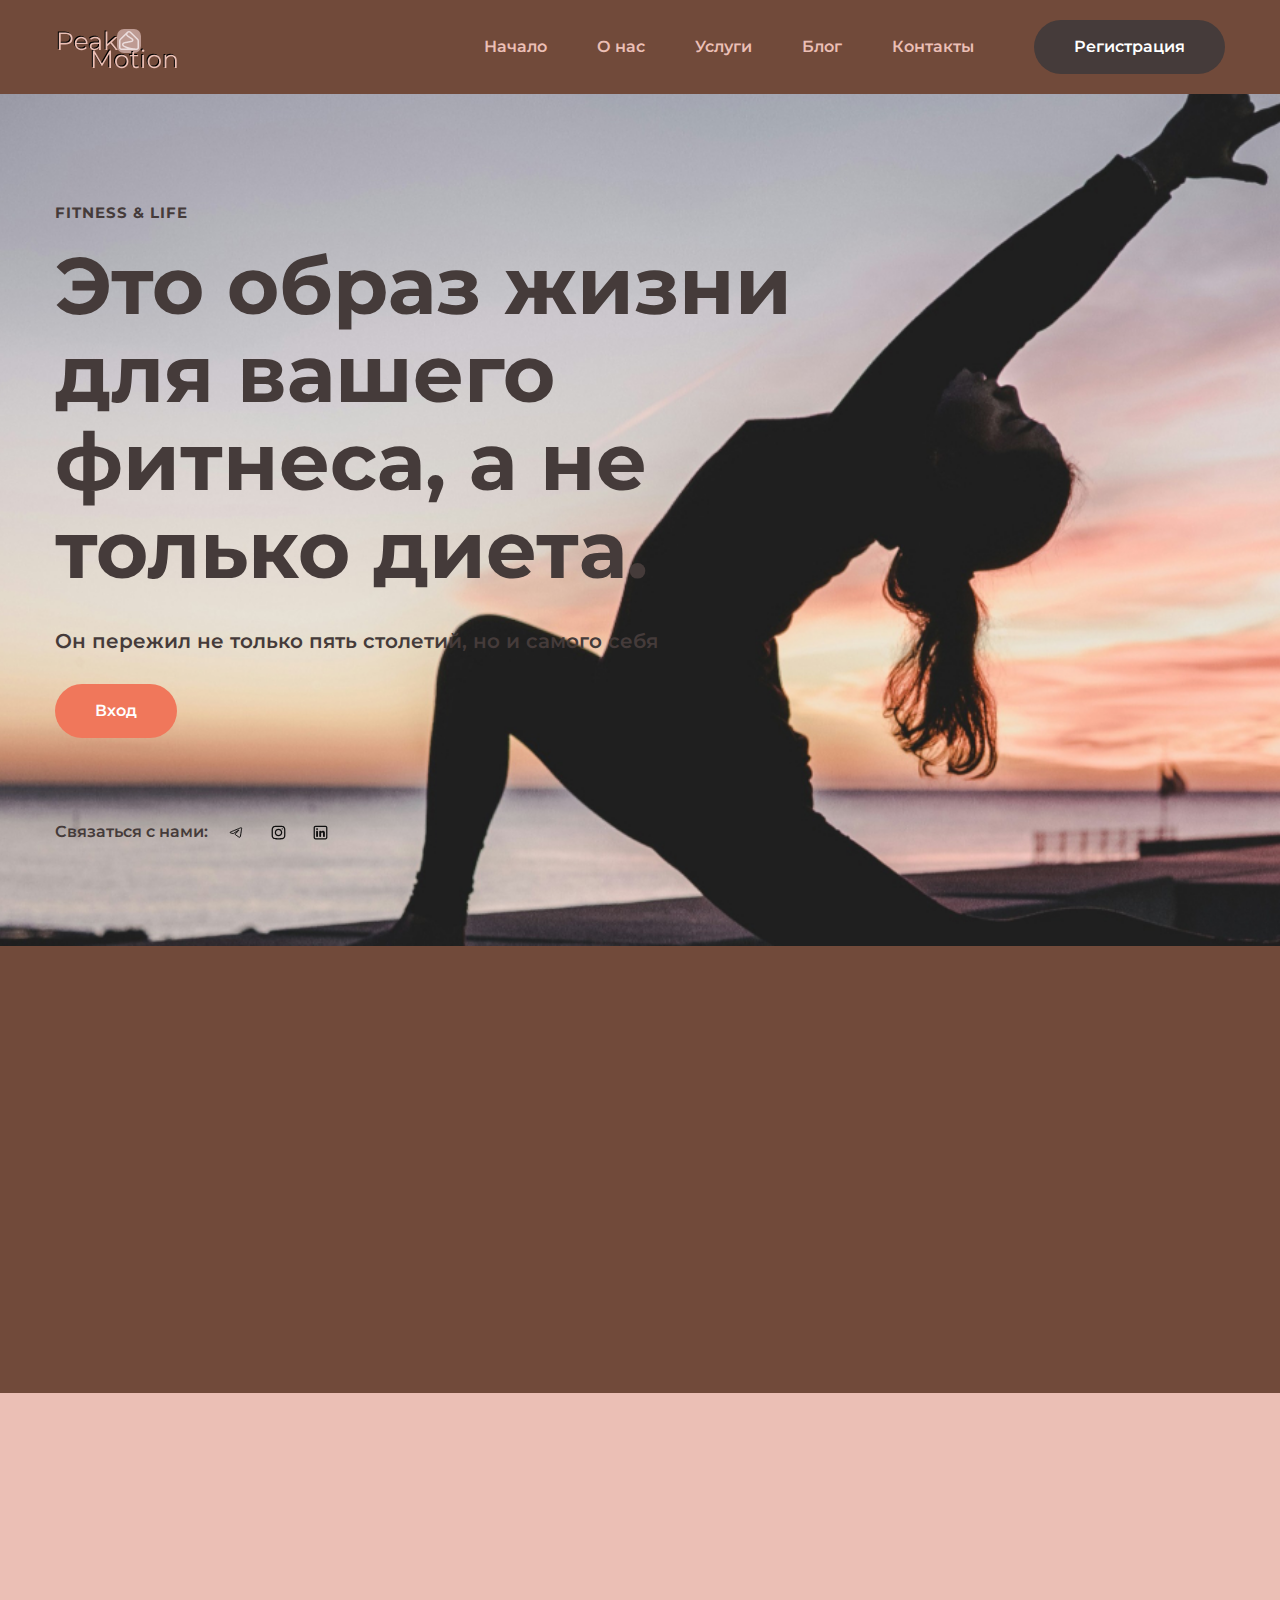
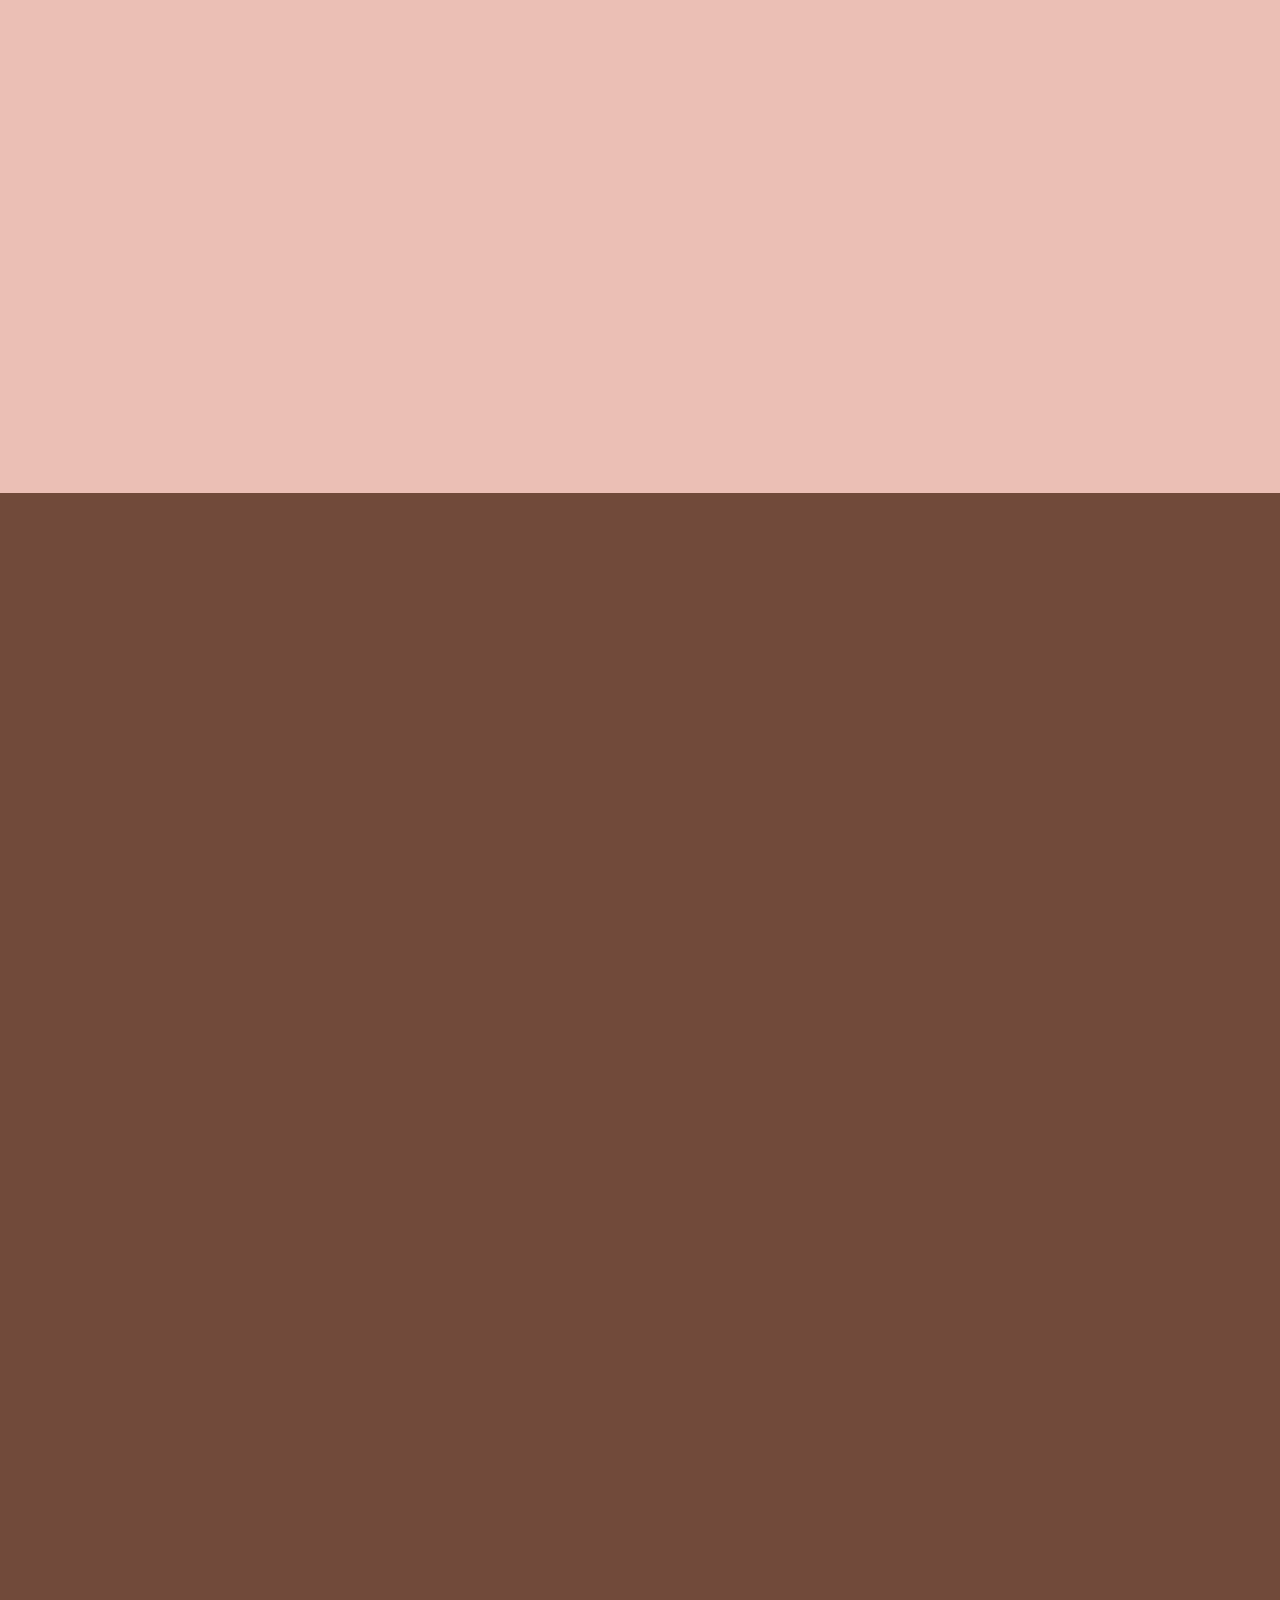
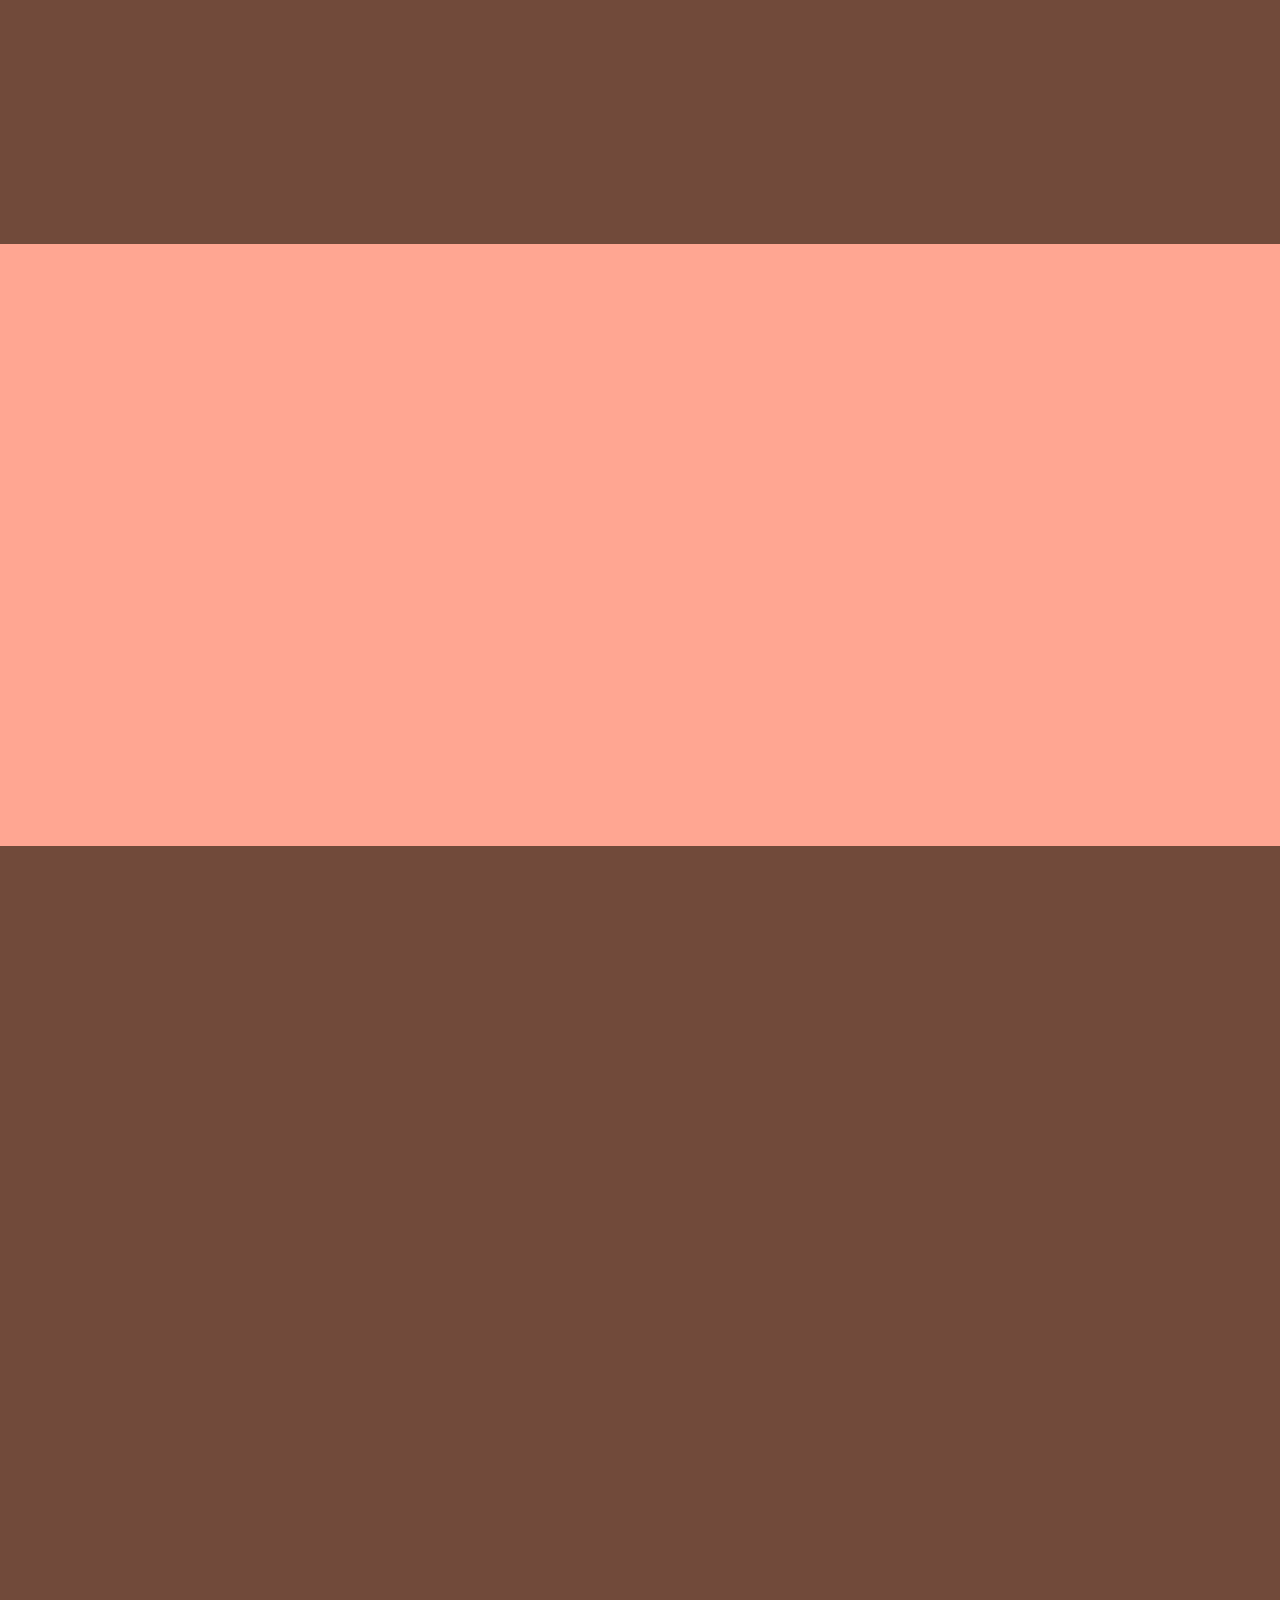
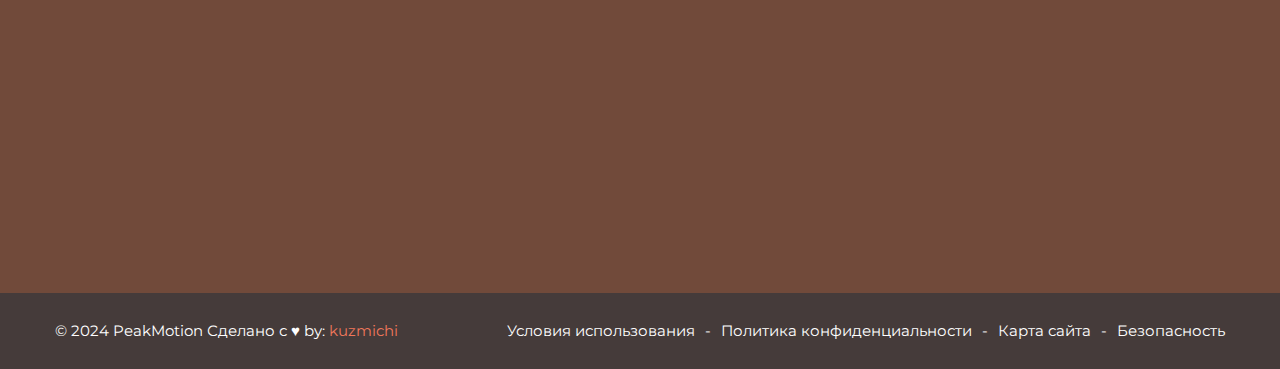
==== index.html @ 9b4932e9 "Добавил страницу авторизации(без адаптивности и js/xml)" ====
<!DOCTYPE html>
<html lang="en">

<head>
  <meta charset="UTF-8">
  <meta http-equiv="X-UA-Compatible" content="IE=edge">
  <meta name="viewport" content="width=device-width, initial-scale=1.0">
  <title>PeakMotion - Fitness & Life</title>
  <link rel="shortcut icon" href="./icon.svg" type="image/svg+xml">
  <link rel="stylesheet" href="./assets/css/style.css">
  <!-- 
    - google font link
  -->

  <!--
    Monserrat
  -->
  <link rel="preconnect" href="https://fonts.googleapis.com">
  <link rel="preconnect" href="https://fonts.gstatic.com" crossorigin>
  <link href="https://fonts.googleapis.com/css2?family=Montserrat:ital,wght@0,100..900;1,100..900&display=swap"
    rel="stylesheet">

  <!--
      Evolventa
    -->

</head>

<body id="top">

  <!-- 
    - #HEADER
  -->

  <header class="header" data-header>
    <div class="container">

      <a href="#" class="logo">
        <img src="./assets/images/Logo.svg" alt="Logo">
      </a>

      <nav class="navbar" data-navbar>

        <button class="nav-toggle-btn" aria-label="close menu" data-nav-toggler>
          <img src="./assets/images/cross-small-svgrepo-com.svg" width="50px">
        </button>

        <ul class="navbar-list">

          <li class="navbar-item">
            <a href="#home" class="navbar-link" data-nav-link>Начало</a>
          </li>

          <li class="navbar-item">
            <a href="#about" class="navbar-link" data-nav-link>О нас</a>
          </li>

          <li class="navbar-item">
            <a href="#course" class="navbar-link" data-nav-link>Услуги</a>
          </li>

          <li class="navbar-item">
            <a href="#blog" class="navbar-link" data-nav-link>Блог</a>
          </li>

          <li class="navbar-item">
            <a href="#" class="navbar-link" data-nav-link>Контакты</a>
          </li>

        </ul>

      </nav>

      <a href="#" class="btn btn-primary">Регистрация</a>

      <button class="nav-toggle-btn" aria-label="open manu" data-nav-toggler>
        <img src="./assets/images/menu-svgrepo-com.svg" width="40px">
      </button>

    </div>

    <div class="overlay" data-nav-toggler data-overlay></div>
  </header>






  <main>
    <article>

      <!-- 
        - #HERO
      -->

      <section class="section hero" aria-label="hero" id="home" data-section
        style="background-image: url('./assets/images/banner.jpg')">
        <div class="container">

          <p class="hero-subtitle">Fitness & life</p>

          <h1 class="h1 hero-title">Это образ жизни для вашего фитнеса, а не только диета.</h1>

          <p class="hero-text">
            Он пережил не только пять столетий, но и самого себя
          </p>

          <a href="./registration.html" class="btn btn-secondary">Вход</a>

          <div class="social-wrapper">

            <p class="social-title">Связаться с нами:</p>
            <ul class="social-list">

              <li>
                <a href="#" class="social-link">
                  <img src="./assets/images/telegram-svgrepo-com.svg" class="img-link">
                </a>
              </li>

              <li>
                <a href="#" class="social-link">
                  <img src="./assets/images/instagram-svgrepo-com.svg" class="img-link">
                </a>
              </li>

              <li>
                <a href="#" class="social-link">
                  <img src="./assets/images/linkedin-svgrepo-com.svg" class="img-link">
                </a>
              </li>

            </ul>

          </div>

        </div>
      </section>





      <!-- 
        - #SERVICE
      -->

      <section class="section service" aria-label="service" data-section>
        <div class="container">

          <ul class="grid-list">

            <li>
              <div class="service-card">

                <div class="card-icon">
                  <img src="./assets/images/Limonad.png" loading="lazy" alt="Women’s Course" class="service-img">
                </div>

                <h3 class="h3">
                  <a href="#" class="card-title">Тренировка для женщин</a>
                </h3>

                <p class="card-text">
                  Индивидуальные тренировки, в которых большое внимание уделяется растяжке, гимнастике и поддержанию
                  стройной формы тела.
                </p>
              </div>
            </li>

            <li>
              <div class="service-card active">

                <div class="card-icon">
                  <img src="./assets/images/Coffe.png" loading="lazy" alt="Basic Course" class="service-img">
                </div>

                <h3 class="h3">
                  <a href="#" class="card-title">Общая тренировка</a>
                </h3>

                <p class="card-text">
                  Стандартная тренировка в группе из 10 человек, при которой большая часть времени будет посвящена
                  общефизическим и силовым упражнениям.
                </p>
              </div>
            </li>

            <li>
              <div class="service-card">

                <div class="card-icon">
                  <img src="./assets/images/Pivo.png" loading="lazy" alt="Men’s Course" class="service-img">
                </div>

                <h3 class="h3">
                  <a href="#" class="card-title">Тренировка для мужчин</a>
                </h3>

                <p class="card-text">
                  Индивидуальные тренировки для мужчин, в ходе которых вы разработаете собственную систему упражнений в
                  зависимости от ваших предпочтений.
                </p>
              </div>
            </li>

          </ul>

        </div>
      </section>





      <!-- 
        - #ABOUT
      -->

      <section class="section about" aria-label="about" id="about" data-section>
        <div class="container">

          <div class="about-banner img-holder">

            <img src="./assets/images/Oleg.png" loading="lazy" alt="about banner" class="img-cover">
            <p>Олег Конеки</p>
          </div>

          <div class="about-content">

            <p class="section-subtitle">25+ ЛЕТ ОПЫТА</p>

            <h2 class="h2 section-title">У нас есть опытный инструктор, который поможет нашим посетителям.</h2>

            <p class="section-text">
              У нас есть опытный инструктор, который поможет нашим посетителям.
              Олег Иванцов признан лучшим тренером в нашей дружной семье, он является кандидатом в мастера спорта,
              пауэрлифтером и находит индивидуальный подход к каждому своему ученику.
            </p>

            <p class="section-text">
              Также этот тренер может провести вам мастер-класс, связанный с такими видами спорта, как: самбо, дзюдо,
              бокс, джиу-джитсу, пауэрлифтинг.
            </p>

          </div>

        </div>
      </section>





      <!-- 
        - #COURSE
      -->

      <section class="section course" aria-label="course" id="course" data-section>
        <div class="container">

          <div class="title-wrapper">
            <p class="section-subtitle">Все услуги</p>

            <h2 class="h2 section-title">Все виды обучения длительностью до 2 часов</h2>
          </div>

          <ul class="grid-list">

            <li>
              <div class="course-card">

                <figure class="card-banner img-holder" style="--width: 350; --height: 300;">
                  <img src="./assets/images/Box.png" width="350" height="300" loading="lazy" alt="Boxing"
                    class="img-cover">
                </figure>

                <div class="card-content">

                  <p class="card-author">
                    <a href="#" class="card-link">
                      Автор: <span class="span">Майкл Тайсон</span>
                    </a>
                  </p>

                  <h3 class="h3">
                    <a href="#" class="card-title">Бокс</a>
                  </h3>

                  <p>Контактный вид спорта, единоборство, в котором спортсмены наносят друг другу удары</p>

                </div>

              </div>
            </li>

            <li>
              <div class="course-card">

                <figure class="card-banner img-holder" style="--width: 350; --height: 300;">
                  <img src="./assets/images/Dzudo.png" width="350" height="300" loading="lazy" alt="Dzudo"
                    class="img-cover">
                </figure>

                <div class="card-content">

                  <p class="card-author">
                    <a href="#" class="card-link">
                      Автор: <span class="span">Марк Филиппов</span>
                    </a>
                  </p>

                  <h3 class="h3">
                    <a href="#" class="card-title">Дзюдо</a>
                  </h3>

                  <p>Постижение искусства нападать и обороны через упорные тренировки, закаляя тело и воспитывая волю.
                  </p>

                </div>

              </div>
            </li>

            <li>
              <div class="course-card">

                <figure class="card-banner img-holder" style="--width: 350; --height: 300;">
                  <img src="./assets/images/Sambo.png" width="350" height="300" loading="lazy" alt="Sambo class="
                    img-cover>
                </figure>

                <div class="card-content">

                  <p class="card-author">
                    <a href="#" class="card-link">
                      Автор: <span class="span">Александр Ревва</span>
                    </a>
                  </p>

                  <h3 class="h3">
                    <a href="#" class="card-title">Самбо</a>
                  </h3>

                  <p>Достаточно эффективный вид спорта, который поможет вам постоять за себя в случае неприятного
                    инцидента.</p>

                </div>

              </div>
            </li>

            <li>
              <div class="course-card">

                <figure class="card-banner img-holder" style="--width: 350; --height: 300;">
                  <img src="./assets/images/BJJ.png" width="350" height="300" loading="lazy" alt="BJJ"
                    class="img-cover">
                </figure>

                <div class="card-content">

                  <p class="card-author">
                    <a href="#" class="card-link">
                      Автор: <span class="span">Марк Филиппов</span>
                    </a>
                  </p>

                  <h3 class="h3">
                    <a href="#" class="card-title">Джиу Джитсу</a>
                  </h3>

                  <p>Серии японских боевых искусств, которые включают в себя технику работы с и без оружия.</p>

                </div>

              </div>
            </li>

            <li>
              <div class="course-card">

                <figure class="card-banner img-holder" style="--width: 350; --height: 300;">
                  <img src="./assets/images/Tao Boxing.png" width="350" height="300" loading="lazy" alt="Tao Bpxing"
                    class="img-cover">
                </figure>

                <div class="card-content">

                  <p class="card-author">
                    <a href="#" class="card-link">
                      Автор: <span class="span">Дэвид Мартинес</span>
                    </a>
                  </p>

                  <h3 class="h3">
                    <a href="#" class="card-title">Тайский бокс</a>
                  </h3>

                  <p>Боевое искусство родом из Таиланда, в котором используются удары в стойке.</p>

                </div>

              </div>
            </li>

            <li>
              <div class="course-card">

                <figure class="card-banner img-holder" style="--width: 350; --height: 300;">
                  <img src="./assets/images/MMA.png" width="350" height="300" loading="lazy" alt="MMA"
                    class="img-cover">
                </figure>

                <div class="card-content">

                  <p class="card-author">
                    <a href="#" class="card-link">
                      Автор: <span class="span">Эдисон МакКенни</span>
                    </a>
                  </p>

                  <h3 class="h3">
                    <a href="#" class="card-title">MMA</a>
                  </h3>

                  <p>Вид спорта, представляющий собой единоборство с множеством техник и различных приемов.</p>

                </div>

              </div>
            </li>

          </ul>

        </div>
      </section>





      <!-- 
        - #BLOG
      -->

      <section class="section blog" aria-label="blog" id="blog" data-section>
        <div class="container">

          <div class="title-wrapper">
            <p class="section-subtitle">НАШ БЛОГ</p>
          </div>

          <ul class="grid-list">

            <li>
              <div class="blog-card">

                <div class="wrapper">


                  <div>

                    <div class="card-author">
                      <a href="#" class="card-link">
                        Автор: <span class="span">Майкл Тайсон</span>
                      </a>
                    </div>

                    <ul class="card-meta-list">
                      <li class="card-meta-item">
                        <p class="item-text">172 Likes</p>
                      </li>

                      <li class="card-meta-item">
                        <p class="item-text">58 Share</p>
                      </li>
                    </ul>

                  </div>

                </div>

                <h3 class="h3">
                  <a href="#" class="card-title">У каждого есть план, пока его не бьют по морде.</a>
                </h3>

                <p class="card-text">
                  Настойчивость – главное в достижении цели; без настойчивости не будет результатов. </p>

              </div>
            </li>

            <li>
              <div class="blog-card">

                <div class="wrapper">

                  <div>

                    <div class="card-author">
                      <a href="#" class="card-link">
                        Автор: <span class="span">Дэвид Мартинес</span>
                      </a>
                    </div>

                    <ul class="card-meta-list">
                      <li class="card-meta-item">
                        <p class="item-text">87 Likes</p>
                      </li>

                      <li class="card-meta-item">
                        <p class="item-text">58 Share</p>
                      </li>
                    </ul>

                  </div>

                </div>

                <h3 class="h3">
                  <a href="#" class="card-title">Последний человек, на которого вы можете положиться в этом мире, — это
                    вы сами.</a>
                </h3>

                <p class="card-text">
                  Доверие — это всегда риск, поэтому доверять следует только себе; каждый может принять себя. </p>

              </div>
            </li>

            <li>
              <div class="blog-card">

                <div class="wrapper">


                  <div>

                    <div class="card-author">
                      <a href="#" class="card-link">
                        Автор: <span class="span">Эдисон МакКенни</span>
                      </a>
                    </div>

                    <ul class="card-meta-list">
                      <li class="card-meta-item">
                        <p class="item-text">87 Likes</p>
                      </li>

                      <li class="card-meta-item">
                        <p class="item-text">58 Share</p>
                      </li>
                    </ul>

                  </div>

                </div>

                <h3 class="h3">
                  <a href="#" class="card-title">Успех идет от неудачи к неудаче, не теряя энтузиазма.</a>
                </h3>

                <p class="card-text">
                  В своих попытках достичь совершенства вы часто будете сталкиваться с неудачами, но помните: люди
                  учатся на ошибках. </p>

              </div>
            </li>

          </ul>

        </div>
      </section>





      <!-- 
        - #APP
      -->

      <section class="section app" aria-label="app" data-section>
        <div class="container">

          <div class="app-card">

            <p class="section-subtitle">Доступно мобильное приложение</p>

            <h2 class="h2 section-title">
              Загрузите наше мобильное приложение <br>
              и начните тренироваться в любое время.
            </h2>

            <div class="wrapper">
              <a href="#" class="app-link" aria-label="play store">
                <img src="./assets/images/play-store.jpg" width="134" height="38" loading="lazy" alt="Play Store"
                  class="img">
              </a>

              <a href="#" class="app-link" aria-label="app store">
                <img src="./assets/images/app-store.jpg" width="132" height="38" loading="lazy" alt="App Store"
                  class="img">
              </a>
            </div>

          </div>

        </div>
      </section>

    </article>
  </main>





  <!-- 
    - #FOOTER
  -->

  <footer class="footer">

    <div class="footer-top section" data-section>
      <div class="container">

        <div class="footer-list">

          <p class="footer-list-title">Подписаться на рассылку</p>

          <form action="" class="footer-form">
            <input type="email" name="email_address" aria-label="email" placeholder="Enter email" required
              class="email-field">

            <button type="submit" class="btn btn-secondary">Подписаться</button>
          </form>

        </div>

        <ul class="footer-list">

          <li>
            <p class="footer-list-title">Все курсы</p>
          </li>

          <li>
            <a href="#" class="footer-link">Ежедневные упражнения</a>
          </li>

          <li>
            <a href="#" class="footer-link">Найдите свой баланс
            </a>
          </li>

          <li>
            <a href="#" class="footer-link">Персональная программа</a>
          </li>

          <li>
            <a href="#" class="footer-link">Естественный процесс
            </a>
          </li>

          <li>
            <a href="#" class="footer-link">Иммунная система
            </a>
          </li>

          <li>
            <a href="#" class="footer-link">Дает вам энергию</a>
          </li>

        </ul>

        <ul class="footer-list">

          <li>
            <p class="footer-list-title">Полезные ссылки</p>
          </li>

          <li>
            <a href="#" class="footer-link">Политика конфиденциальности
            </a>
          </li>

          <li>
            <a href="#" class="footer-link">Обсуждение
            </a>
          </li>

          <li>
            <a href="#" class="footer-link">Условия использования
            </a>
          </li>

          <li>
            <a href="#" class="footer-link">Служба поддержки
            </a>
          </li>

          <li>
            <a href="#" class="footer-link">Часто задаваемые вопросы по курсу
            </a>
          </li>

          <li>
            <a href="#" class="footer-link">Онлайн-классы</a>
          </li>

        </ul>

        <ul class="footer-list">

          <li>
            <p class="footer-list-title">Часы работы</p>
          </li>

          <li>
            <a href="#" class="footer-link">Пн-Пт: 9:00 – 18:00
            </a>
          </li>

          <li>
            <a href="#" class="footer-link">Суббота: 9:00 – 16:00.</a>
          </li>

          <li>
            <a href="#" class="footer-link">Воскресенье: закрыто</a>
          </li>

          <li>
            <p class="footer-list-title address-title">Расположение</p>
          </li>

          <li>
            <address class="address">
              Беларусь, Минск,<br> улица Свердлова, 13А

            </address>
          </li>

        </ul>

      </div>
    </div>

    <div class="footer-bottom">
      <div class="container">

        <p class="copyright">
          &copy; 2024 PeakMotion Сделано с ♥
          by:
          <a href="#" class="copyright-link">kuzmichi</a>
        </p>

        <ul class="footer-bottom-list">

          <li class="footer-bottom-item">
            <a href="#" class="footer-bottom-link">Условия использования</a>
          </li>

          <li class="footer-bottom-item">
            <a href="#" class="footer-bottom-link">Политика конфиденциальности</a>
          </li>

          <li class="footer-bottom-item">
            <a href="#" class="footer-bottom-link">Карта сайта</a>
          </li>

          <li class="footer-bottom-item">
            <a href="#" class="footer-bottom-link">Безопасность</a>
          </li>

        </ul>

      </div>
    </div>

  </footer>





  <!-- 
    - #BACK TO TOP
  -->

  <a href="#top" class="back-top-btn" aria-label="back to top" data-back-top-btn>
    <img src="./assets/images/up-2-svgrepo-com.svg"></a>





  <!-- 
    - custom js link
  -->
  <script src="./assets/js/script.js" defer></script>


</body>

</html>
---- assets/css/style.css ----
/*-----------------------------------*\
  #style.css
\*-----------------------------------*/


@font-face {
  font-family: FuturaBookC;
  src: url(assets\Fonts\FuturaBookC.ttf);

}


/*-----------------------------------*\
  #CUSTOM PROPERTY
\*-----------------------------------*/

:root {

  /**
   * colors
   */

  --light-gray: #cccccc;
  --white_15: #ffffff26;
  --white: #ffffff;
  --brown: #714A3A;
  --beige: #EBBFB5;
  --gray: #453B3A;
  --peach: #F0775B;
  --brown1: #B7755D;


  /**
   * typography
   */

  --ff-montserrat: 'Montserrat', medium;
  --ff-futurabookc: 'FururaBookC' medium;

  --fs-1: 3.6rem;
  --fs-2: 2.4rem;
  --fs-3: 2.2rem;
  --fs-4: 2rem;
  --fs-5: 1.5rem;
  --fs-6: 1.4rem;
  --fs-7: 1.3rem;

  --fw-700: 700;
  --fw-600: 600;
  --fw-500: 500;

  /**
   * spacing
   */

  --section-padding: 60px;

  /**
   * shadow
   */

  --shadow-1: 0 2px 30px hsla(0, 0%, 0%, 0.1);
  --shadow-2: 2px 4px 8px hsla(215, 20%, 16%, 0.15);

  /**
   * border radius
   */

  --radius-2: 2px;
  --radius-10: 10px;
  --radius-50: 50px;

  /**
   * transition
   */

  --transition-1: 0.25s ease;
  --transition-2: 0.5s ease;
  --transition-3: 1s ease;
  --cubic-in: cubic-bezier(0.51, 0.03, 0.64, 0.28);
  --cubic-out: cubic-bezier(0.33, 0.85, 0.4, 0.96);

}





/*-----------------------------------*\
  #RESET
\*-----------------------------------*/

*,
*::before,
*::after {
  margin: 0;
  padding: 0;
  box-sizing: border-box;
}

li {
  list-style: none;
}

a {
  text-decoration: none;
  color: inherit;
}

a,
img,
span,
input,
button {
  display: block;
}

img {
  height: auto;
}

input,
button {
  background: none;
  border: none;
  font: inherit;
}

input {
  width: 100%;
}

button {
  cursor: pointer;
}

address {
  font-style: normal;
}

html {
  font-family: var(--ff-montserrat);
  font-size: 10px;
  scroll-behavior: smooth;
}

body {
  background-color: var(--white);
  color: var(--davys-gray);
  font-size: 1.6rem;
  line-height: 1.75;
}

:focus-visible {
  outline-offset: 4px;
}

::-webkit-scrollbar {
  width: 10px;
}

::-webkit-scrollbar-track {
  background-color: hsl(0, 0%, 98%);
}

::-webkit-scrollbar-thumb {
  background-color: hsl(0, 0%, 80%);
}

::-webkit-scrollbar-thumb:hover {
  background-color: hsl(0, 0%, 70%);
}





/*-----------------------------------*\
  #REUSED STYLE
\*-----------------------------------*/

.container {
  padding-inline: 15px;
}

.btn {
  color: var(--white);
  font-size: var(--fs-6);
  font-weight: var(--fw-600);
  max-width: max-content;
  padding: 8px 20px;
  border-radius: var(--radius-50);
  transition: var(--transition-1);
}

.btn-primary,
.btn-secondary:is(:hover, :focus) {
  background-color: var(--gray);
}

.btn-secondary,
.btn-primary:is(:hover, :focus) {
  background-color: var(--peach);
}

.section {
  padding-block: var(--section-padding);
}

.h1,
.h2,
.h3 {
  color: var(--black-chocolate);
  ;
  line-height: 1.1;
}

.h1 {
  font-size: var(--fs-1);
}

.h2 {
  font-size: var(--fs-2);
}

.h3 {
  font-size: var(--fs-4);
}

.grid-list {
  display: grid;
  gap: 50px;
}

.img-holder {
  aspect-ratio: var(--width) / var(--height);
  background-color: var(--light-gray);
}

.img-cover {
  width: 100%;
  height: 100%;
  object-fit: cover;
}

.section-subtitle {
  color: var(--color, var(--blue-green-color-wheel));
  font-size: var(--fs-5);
  font-weight: var(--fw-700);
  text-transform: uppercase;
  letter-spacing: 1px;
  text-align: center;
  margin-block-end: 15px;
}

.section-title {
  text-align: center;
}

.section-text {
  font-size: var(--fs-5);
}

.title-wrapper {
  position: relative;
  margin-block-end: 50px;
  z-index: 1;
}

.title-wrapper::after {
  content: "";
  position: absolute;
  top: 50%;
  left: 50%;
  transform: translate(-50%, -50%);
  width: 120px;
  height: 160px;
  background-image: url('../images/title-shape-white.png');
  background-repeat: no-repeat;
  background-position: center;
  background-size: contain;
  z-index: -1;
}

.card-link {
  color: var(--spanish-gray);
  font-size: var(--fs-5);
  font-weight: var(--fw-600);
  transition: var(--transition-2);
}

.card-link .span {
  display: inline-block;
  color: var(--hover-color, var(--black-chocolate));
  transition: var(--transition-2);
}

.card-meta-list {
  display: flex;
  align-items: center;
  gap: 25px;
}

.card-meta-item {
  position: relative;
  color: var(--orange-web);
  font-size: var(--fs-6);
}

.card-meta-item:not(:last-child)::after {
  position: absolute;
  content: "";
  top: 50%;
  right: -15px;
  width: 4px;
  height: 4px;
  background-color: var(--blue-green-color-wheel);
  border-radius: 50%;
}

[data-section]>* {
  opacity: 0;
  transform: translateY(50px);
  transition: var(--transition-3);
}

[data-section].active>* {
  opacity: 1;
  transform: translateY(0);
}





/*-----------------------------------*\
  #HEADER
\*-----------------------------------*/

.header {
  position: fixed;
  top: 0;
  left: 0;
  width: 100%;
  background-color: var(--brown);
  padding-block: 15px;
  z-index: 4;
  transition: var(--transition-1);
}

.header .btn {
  margin-inline-start: auto;
}

.nav-toggle-btn {
  font-size: 40px;
  color: var(--black-chocolate);
}

.header.active {
  box-shadow: var(--shadow-2);
}

.header>.container {
  display: flex;
  justify-content: space-between;
  align-items: center;
  gap: 15px;
}

.logo .span {
  display: inline-block;
  color: var(--peach);
}

.header .btn {
  margin-inline-start: auto;
}



.navbar {
  position: fixed;
  top: 0;
  left: -300px;
  max-width: 300px;
  width: 100%;
  height: 100%;
  background-color: var(--brown);
  visibility: hidden;
  transition: 0.25s var(--cubic-in);
  z-index: 2;
}

.navbar.active {
  transform: translateX(100%);
  visibility: visible;
  transition: 0.5s var(--cubic-out);
}




.navbar-list {
  margin-block-start: 110px;
  border-block-end: 1px solid var(--white);
}

.navbar-item {
  border-block-start: 2px solid var(--white_15);
}

.navbar-link {
  color: var(--beige);
  padding: 13px 20px;
  font-size: var(--fs-5);
  font-weight: var(--fw-600);
}

.overlay {
  position: fixed;
  top: 0;
  left: 0;
  bottom: 0;
  right: 0;
  background-color: hsla(0, 0%, 0%, 0.5);
  opacity: 0;
  pointer-events: none;
  transition: var(--transition-1);
  z-index: 1;
}

.overlay.active {
  opacity: 1;
  pointer-events: all;
}





/*-----------------------------------*\
  #HERO
\*-----------------------------------*/

.hero {
  padding-block: 130px 80px;
  background-repeat: no-repeat;
  background-size: cover;
  background-position: 25%;
}

.hero-subtitle {
  color: var(--gray);
  font-size: var(--fs-5);
  font-weight: var(--fw-700);
  text-transform: uppercase;
  letter-spacing: 1px;
}

.hero-title {
  margin-block: 16px 30px;
  color: var(--gray)
}

.hero-text {
  color: var(--gray);
  font-weight: var(--fw-600);
}

.hero .btn {
  margin-block: 20px;
}

.hero :is(.social-wrapper, .social-list) {
  display: flex;
  align-items: center;
  gap: 15px;
}

.hero .social-title {
  color: var(--gray);
  font-size: var(--fs-6);
  font-weight: var(--fw-600);
}

.hero .img-link {
  width: 15px;
}

.hero .social-link {
  font-size: 14px;
  padding: 5px;
  border: 1px solid transparent;
  border-radius: 30%;
  transition: var(--transition-1);
}

.hero .social-link:is(:hover, :focus) {
  border-color: var(--peach);

}





/*-----------------------------------*\
  #SERVICE
\*-----------------------------------*/

.service-card {
  padding-inline: 20px;
  text-align: center;
}

.section {
  background-color: var(--brown)
}

.service-card .card-icon {
  position: relative;
  width: 120px;
  height: 120px;
  margin-inline: auto;
  border-radius: 50%;
  margin-block-end: 40px;
  overflow: hidden;
}

.card-icon img {
  width: 100%;
  height: 100%;
  object-fit: cover;
}

.service-card .h3 {
  --fs-4: 2.4rem;
  color: var(--beige);
}

.service-card .card-title {
  transition: var(--transition-1);
}

.service-card .card-title:is(:hover, :focus) {
  color: var(--peach);
}

.service-card .card-text {
  font-size: var(--fs-5);
  margin-block: 20px 35px;
  color: var(--beige);
}




/*-----------------------------------*\
  #ABOUT
\*-----------------------------------*/

.about {
  background-color: var(--beige);
  overflow: hidden;
}

.about-banner {
  position: relative;
  padding-top: 50px;
  padding-left: 100px;
  margin-block-end: 10px;
  width: 550px;
  height: 560px;
  background-color: var(--beige);
  display: flex;
  justify-content: flex-end;
  flex-direction: column;
}

.about-banner img {
  border-radius: 5%;
  width: 350px;
  height: 90%;
  margin-left: 20px;
  margin-bottom: 10px;
}

.about-content p {
  margin-top: 10px;
  margin-bottom: 10px;
  text-align: left;
}

.about-content {
  position: relative;
  background-color: var(--white);
  width: 450px;
  height: 600px;
  padding: 40px;
  z-index: 1;
  overflow-y: auto;
}

.about :is(.section-subtitle, .section-title) {
  text-align: left;
}

.about .section-title {
  margin-block-end: 20px;
}

@media screen and (max-width: 767px) {
  .about-content {
    width: calc(100% - 80px);
    position: relative;
    margin: 0 auto;
    padding: 20px;
    max-height: calc(100vh - 120px);
  }

  .about-banner {
    padding-left: 0px;
  }

  .about-banner img {
    width: 300px;
  }
}




/*-----------------------------------*\
  #COURSE
\*-----------------------------------*/

.container {
  max-width: 1200px;
  margin: 0 auto;
  padding: 0 15px;
}

.title-wrapper {
  text-align: center;
  margin-bottom: 50px;
}

.section-subtitle {
  font-size: 18px;
  color: #333;
}

.section-title {
  font-size: 36px;
  color: #000;
  margin-top: 10px;
}

.grid-list {
  list-style: none;
  padding: 0;
  margin: 0;
  display: grid;
  grid-template-columns: repeat(auto-fit, minmax(300px, 1fr));
  gap: 30px;
}

.course-card {
  background-color: var(--brown1);
  border-radius: 10px;
  overflow: hidden;
}

.course-card img {
  width: 100%;
  height: 100%;
  object-fit: cover;

}

.card-banner {
  margin: 0;
  padding: 0;
  overflow: hidden;
  position: relative;
}

.card-author {
  font-size: 14px;
  color: #777;
}

.card-link {
  text-decoration: none;
  color: #555;
}

.card-title {
  font-size: 24px;
  color: #333;
  text-decoration: none;
  margin-top: 10px;
  margin-bottom: 10px;
}

.card-title:hover {
  color: #007bff;
}


/* Медиа-запрос для адаптивности */
@media (max-width: 767px) {
  .grid-list {
    grid-template-columns: repeat(auto-fit, minmax(250px, 1fr));
  }
}





/*-----------------------------------*\
  #BLOG
\*-----------------------------------*/

.blog {
  background-color: #FFA692;

}


.blog-card {
  background-color: #CC7F6D;
  min-height: 420px;
  padding: 20px;
  display: grid;
  align-content: center;
  transition: var(--transition-2);
}

.blog-card:is(:hover, :focus-within) {
  --hover-color: var(--white);
  background-color: #DC6D54;
  color: var(--white);
}

.blog-card .wrapper {
  display: flex;
  align-items: center;
  justify-content: flex-start;
  gap: 20px;
}

.blog-card .publish-date {
  background-color: var(--hover-color, var(--blue-green-color-wheel));
  color: var(--white);
  font-size: var(--fs-7);
  font-weight: var(--fw-500);
  line-height: 1;
  text-align: center;
  width: 65px;
  height: 65px;
  display: grid;
  place-content: center;
  border-radius: var(--radius-2);
  transition: var(--transition-2);
}

.blog-card:is(:hover, :focus-within) .publish-date {
  color: var(--blue-green-color-wheel);
}

.blog-card .publish-date .span {
  color: var(--orange-web);
  font-size: var(--fs-3);
  font-weight: var(--fw-700);
  line-height: 1;
  margin-block-end: 5px;
}

.blog-card .card-link {
  font-weight: var(--fw-700);
  margin-block-end: 10px;
}

.blog-card:is(:hover, :focus-within) .card-link {
  color: var(--orange-web);
}

.blog-card .card-meta-item:not(:last-child)::after {
  background-color: var(--hover-color, var(--black-chocolate));
  transition: var(--transition-2);
}

.blog-card .card-title {
  color: var(--hover-color);
  margin-block: 30px 15px;
  transition: var(--transition-2);
}

.blog-card .card-text {
  font-size: var(--fs-5);
}





/*-----------------------------------*\
  #APP
\*-----------------------------------*/

.app-card {
  position: relative;
  background-color: var(--peach);
  padding: 30px;
  border-radius: var(--radius-2);
  text-align: center;
  overflow: hidden;
  z-index: 1;
}

.app .section-subtitle {
  font-size: var(--fs-6);
}

.app .section-title {
  color: var(--white);
  margin-block-end: 40px;
}

.app .wrapper {
  display: flex;
  flex-wrap: wrap;
  justify-content: center;
  align-items: center;
  gap: 30px;
}

.app .app-link {
  background-color: var(--white);
  min-height: 50px;
  padding-inline: 20px;
  border-radius: var(--radius-10);
  display: grid;
  place-content: center;
  outline: 4px solid var(--white_15);
}

.app .app-link .img {
  width: 100px;
}

.app-card::before,
.app-card::after {
  content: "";
  position: absolute;
  background-repeat: no-repeat;
  background-position: center;
  background-size: contain;
  z-index: -1;
}

.app-card::before {
  width: 80px;
  height: 130px;
  background-image: url('../images/app-shape-1.png');
  top: -50px;
  right: 20px;
}

.app-card::after {
  width: 100px;
  height: 150px;
  background-image: url('../images/app-shape-2.png');
  bottom: -50px;
  left: 20px;
}





/*-----------------------------------*\
  #FOOTER
\*-----------------------------------*/

.footer-top {
  background-color: var(--brown);
  color: var(--white);
}

.footer-top .container {
  display: grid;
  gap: 50px;
}

.footer-list-title {
  color: var(--orange-web);
  font-family: var(--ff-playfair);
  font-size: var(--fs-4);
  font-weight: var(--fw-600);
  margin-block-end: 28px;
}

.footer-form {
  margin-block-start: 50px;
}

.footer-top .email-field {
  background-color: var(--white);
  color: var(--black-chocolate);
  padding: 11px 30px;
  border-radius: var(--radius-10);
  margin-block-end: 20px;
}

.footer-top .email-field::placeholder {
  color: inherit;
}

.footer-top .btn-secondary {
  border-radius: var(--radius-10);
}

.footer-top .btn-secondary:is(:hover, :focus) {
  background-color: var(--gray);
  color: var(--onyx);
}

.footer-link,
.address {
  font-size: var(--fs-6);
  margin-block-start: 12px;
  transition: var(--transition-1);
}

.address-title {
  margin-block: 12px;
}

.footer-link:is(:hover, :focus),
.footer-bottom-link:is(:hover, :focus) {
  color: var(--peach);
}

.footer-bottom {
  background-color: var(--gray);
  color: var(--white);
  font-size: var(--fs-5);
  text-align: center;
  padding-block: 25px;
}

.copyright {
  margin-block-end: 25px;
}

.copyright :is(.copyright-link, ion-icon) {
  display: inline-block;
  color: var(--peach);
}

.copyright ion-icon {
  font-size: 18px;
  margin-block-end: -4px;
}

.copyright-link:is(:hover, :focus) {
  text-decoration: underline;
}

.footer-bottom-list {
  display: flex;
  flex-wrap: wrap;
  justify-content: center;
  row-gap: 10px;
}

.footer-bottom-item {
  position: relative;
  display: flex;
  align-items: center;
}

.footer-bottom-item:not(:last-child)::after {
  content: "-";
  margin-inline: 10px;
}

.footer-bottom-link {
  transition: var(--transition-1);
}





/*-----------------------------------*\
  #BACK TO TOP
\*-----------------------------------*/

.back-top-btn {
  position: fixed;
  bottom: 10px;
  right: 20px;
  font-size: 20px;
  padding: 10px;
  border-radius: 50%;
  box-shadow: var(--shadow-1);
  visibility: hidden;
  opacity: 0;
  transition: var(--transition-1);
  z-index: 4;
}

.back-top-btn:hover {
  background-color: var(--peach);
}

.back-top-btn img {
  width: 25px;
}


.back-top-btn.active {
  visibility: visible;
  opacity: 1;
  transform: translateY(-10px);
}





/*-----------------------------------*\
  #MEDIA QUERIES
\*-----------------------------------*/

/**
 * responsive for larger than 575px screen
 */

@media (min-width: 575px) {

  /**
   * CUSTOM PROPERTY
   */

  :root {

    /**
     * typography
     */

    --fs-1: 5.6rem;
    --fs-2: 3.6rem;

  }



  /**
   * REUSED STYLE
   */

  .container {
    max-width: 600px;
    width: 100%;
    margin-inline: auto;
  }

  .btn {
    padding: 10px 30px;
  }



  /**
   * HERO
   */

  .hero {
    padding-block: 170px 100px;
  }

  .hero-text {
    font-size: var(--fs-4);
  }

  .hero .btn {
    margin-block: 25px 80px;
  }

  .hero .social-title {
    --fs-6: 1.6rem;
  }

  .hero .social-link {
    padding: 5px;
  }







  /**
   * ABOUT
   */

  .about-banner::before {
    top: -60px;
    left: -60px;
    width: 155px;
    height: 155px;
  }

  .about-content::after {
    top: -30px;
    right: -50px;
    width: 195px;
    height: 195px;
  }

  .about .section-title {
    --fs-2: 4.4rem;
  }

  .about-h3 {
    --fs-2: 3rem;
  }



  /**
   * COURSE
   */




  /**
   * BLOG
   */

  .blog-card .h3 {
    --fs-4: 2.4rem;
  }



  /**
   * APP
   */

  .app-card {
    padding: 50px;
  }

  .app-card::before {
    width: 150px;
    height: 250px;
  }

  .app-card::after {
    width: 190px;
    height: 290px;
    bottom: -70px;
  }



  /**
   * FOOTER
   */

  .footer-top .container {
    grid-template-columns: repeat(3, 1fr);
    column-gap: 30px;
  }

  .footer-list:first-child {
    grid-column: 1 / 4;
  }

}





/**
 * responsive for larger than 768px screen
 */

@media (min-width: 768px) {

  /**
   * CUSTOM PROPERTY
   */

  :root {

    /**
     * typography
     */

    --fs-1: 6.4rem;
    --fs-2: 5.7rem;

    /**
     * spacing
     */

    --section-padding: 80px;

  }



  /**
   * REUSED STYLE
   */

  .container {
    max-width: 720px;
  }



  /**
   * HEADER
   */

  .logo {
    font-size: 35px;
  }



  /**
   * HERO
   */

  .hero-title {
    max-width: 15ch;
  }



  /**
   * SERVICE
   */

  .service .grid-list {
    grid-template-columns: 1fr 1fr;
  }



  /**
   * ABOUT
   */

  .about .section-title {
    --fs-2: 5.7rem;
  }



  /**
   * COURSE
   */

  .course-card .card-price {
    width: 80px;
    height: 80px;
    font-size: var(--fs-4);
    margin-block-start: -100px;
  }

  .course-card .h3 {
    --fs-4: 2.4rem;
  }

  .course-card .card-content {
    padding: 30px;
    padding-block-end: 25px;
  }



  /**
   * BLOG
   */

  .blog-card {
    padding: 45px;
  }



  /**
   * APP
   */

  .app-card {
    padding: 100px 50px;
  }

}





/**
 * responsive for larger than 992px screen
 */

@media (min-width: 992px) {

  /**
   * CUSTOM PROPERTY
   */

  :root {

    /**
     * spacing
     */

    --section-padding: 100px;

  }



  /**
   * REUSED STYLE
   */

  .container {
    max-width: 960px;
  }

  .btn {
    font-size: unset;
    padding: 13px 40px;
  }

  :is(.service, .course, .blog) .grid-list {
    grid-template-columns: repeat(3, 1fr);
  }



  /**
   * HEADER
   */

  .nav-toggle-btn,
  .overlay {
    display: none;
  }

  .header {
    padding-block: 20px;
  }

  .navbar,
  .navbar.active,
  .navbar-list,
  .navbar-item {
    all: unset;
  }

  .navbar {
    margin-inline-start: auto;
  }

  .header .btn {
    margin-inline-start: 0;
  }

  .navbar-list {
    display: flex;
  }

  .navbar-link {
    font-size: unset;
    padding-inline: 15px;
    transition: var(--transition-1);
  }

  .navbar-link:is(:hover, :focus) {
    color: var(--peach);
  }



  /**
   * SERVICE
   */

  .service .grid-list {
    gap: 0;
  }

  .service .grid-list>li:nth-child(2) {
    border-inline: 1px solid var(--cultured);
  }

  .service-card .h3 {
    --fs-4: 3rem;
  }



  /**
   * ABOUT
   */

  .about .container {
    display: grid;
    grid-template-columns: 1fr 1fr;
    align-items: center;
    gap: 50px;
  }

  .about-banner {
    margin-block-end: 0;
  }

  .about-content {
    padding: 40px;
  }

  .about .section-title {
    --fs-2: 4.4rem;
  }

  .about-h3 {
    --fs-2: 2.4rem;
  }



  /**
   * BLOG
   */

  .blog-card {
    padding: 30px;
  }



  /**
   * APP
   */

  .app .section-title {
    margin-block-end: 55px;
  }

  .app .app-link {
    width: 180px;
    height: 65px;
  }

  .app .app-link .img {
    width: max-content;
  }



  /**
   * FOOTER
   */

  .footer-top .container {
    grid-template-columns: 1fr 0.6fr 0.6fr 0.65fr;
  }

  .footer-list:first-child {
    grid-column: auto;
  }

  .footer-list-title {
    color: var(--peach);
    --fs-4: 2.4rem;
  }

  .footer-link,
  .address {
    --fs-6: 1.5rem;
  }

  .footer-top {
    padding-inline: 30px;
  }

  .footer-bottom .container {
    display: flex;
    justify-content: space-between;
    align-items: center;
  }

  .copyright {
    margin-block-end: 0;
  }

}





/**
 * responsive for larger than 1200px screen
 */

@media (min-width: 1200px) {

  /**
   * CUSTOM PROPERTY
   */

  :root {

    /**
     * typography
     */

    --fs-1: 8rem;

    /**
     * spacing
     */

    --section-padding: 50px;

  }



  /**
   * REUSED STYLE
   */

  .container {
    max-width: 1200px;
  }



  /**
   * HEADER
   */

  .header .container {
    gap: 35px;
  }

  .navbar-link {
    padding-inline: 25px;
  }



  /**
   * HERO
   */

  .hero {
    padding-block: 200px 100px;
    background-position: 35%;
  }



  /**
   * SERVICE
   */

  .service-card .h3 {
    --fs-4: 3.5rem;
  }

  .service-card .btn {
    opacity: 0;
  }

  .service-card:is(:hover, :focus-within, .active) .btn {
    opacity: 1;
  }







  /**
   * BLOG
   */

  .blog-card {
    padding: 45px;
  }

  .blog-card .publish-date {
    width: 80px;
    height: 80px;
  }



  /**
   * FOOTER
   */

  .footer-top .container {
    column-gap: 100px;
  }

}
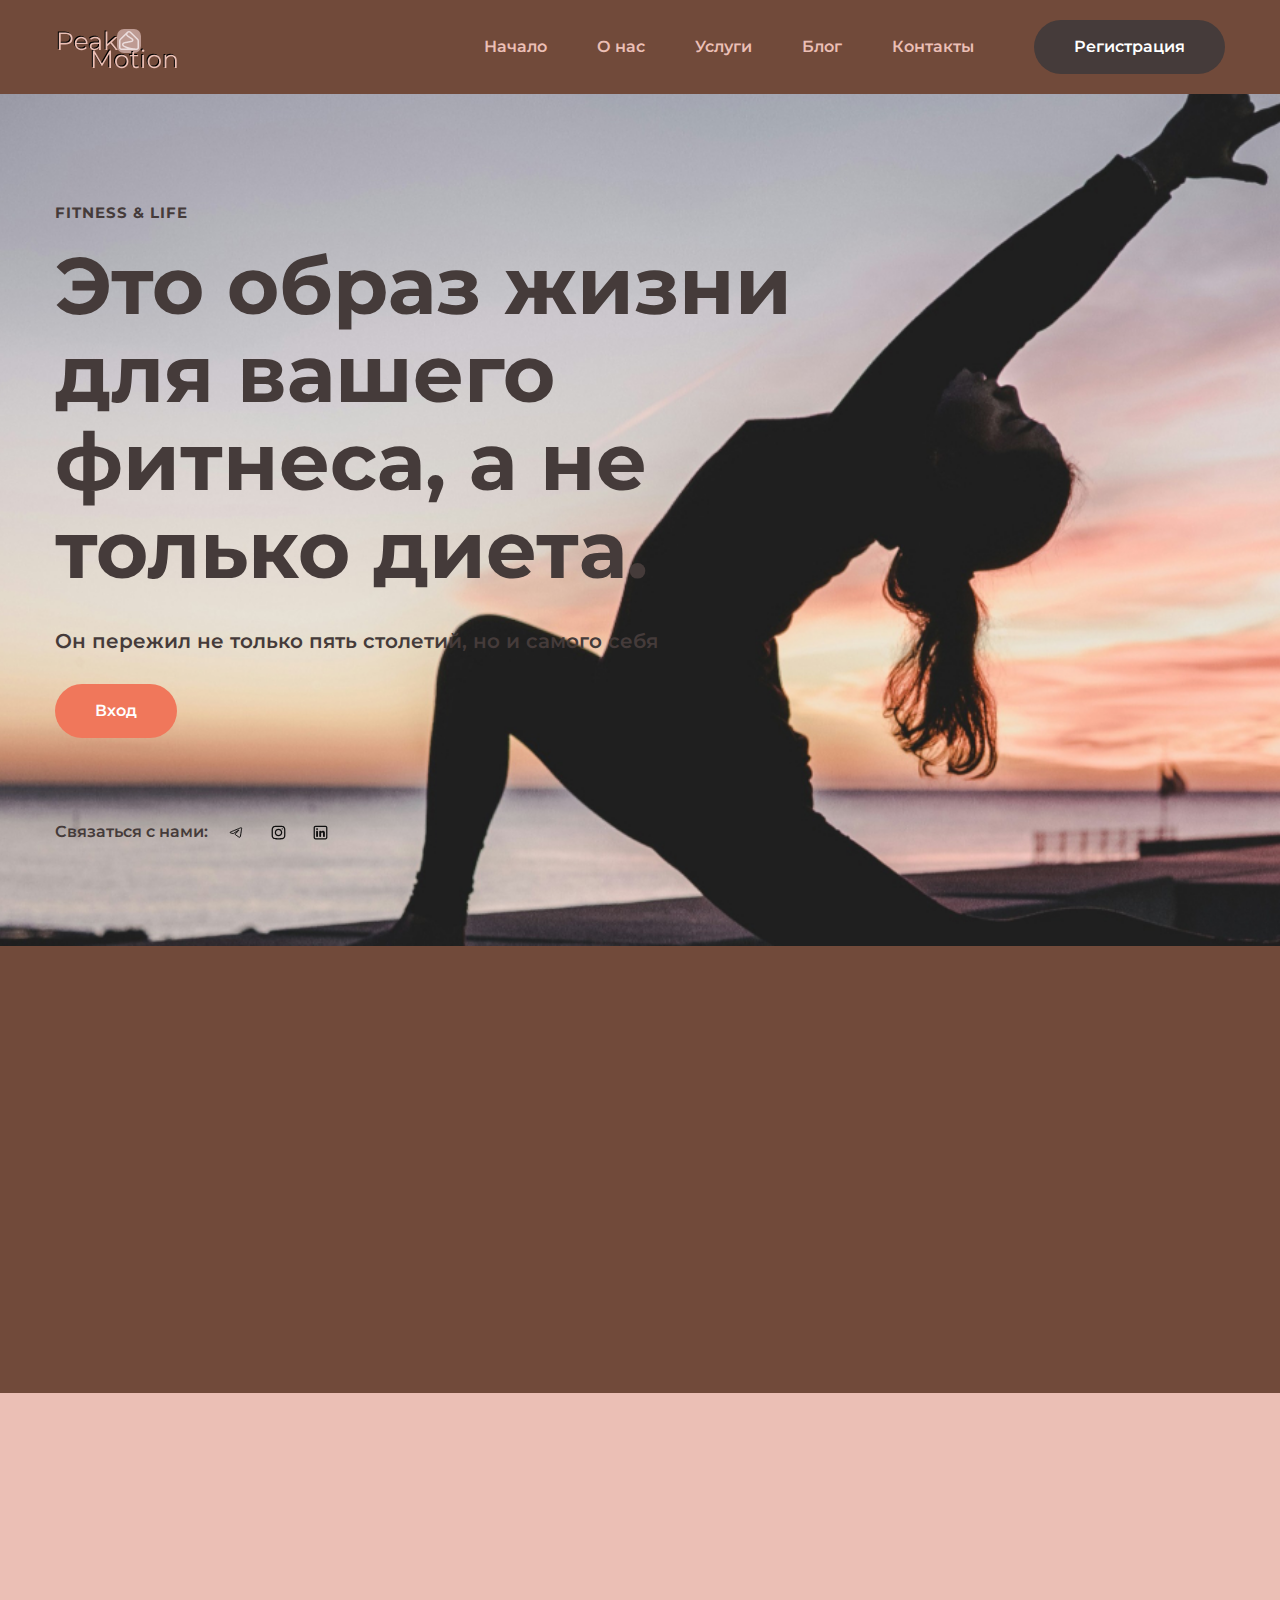
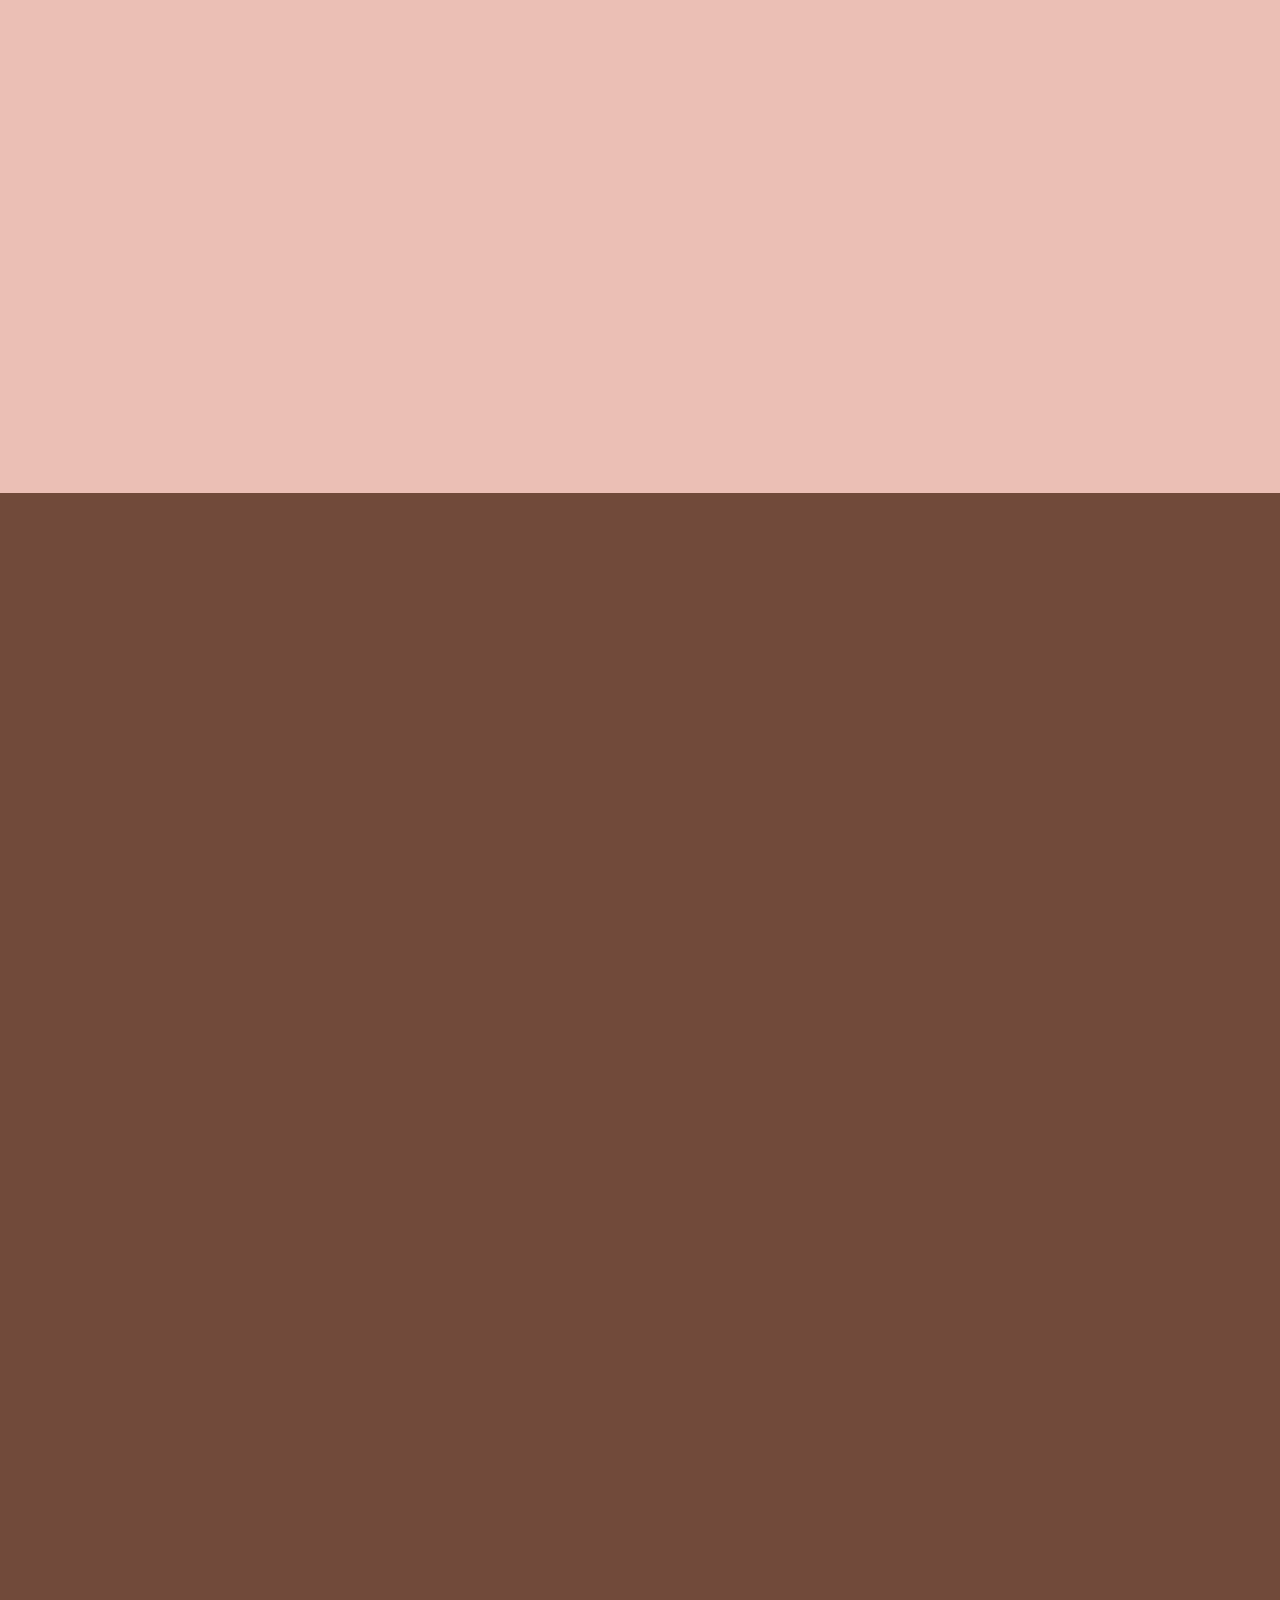
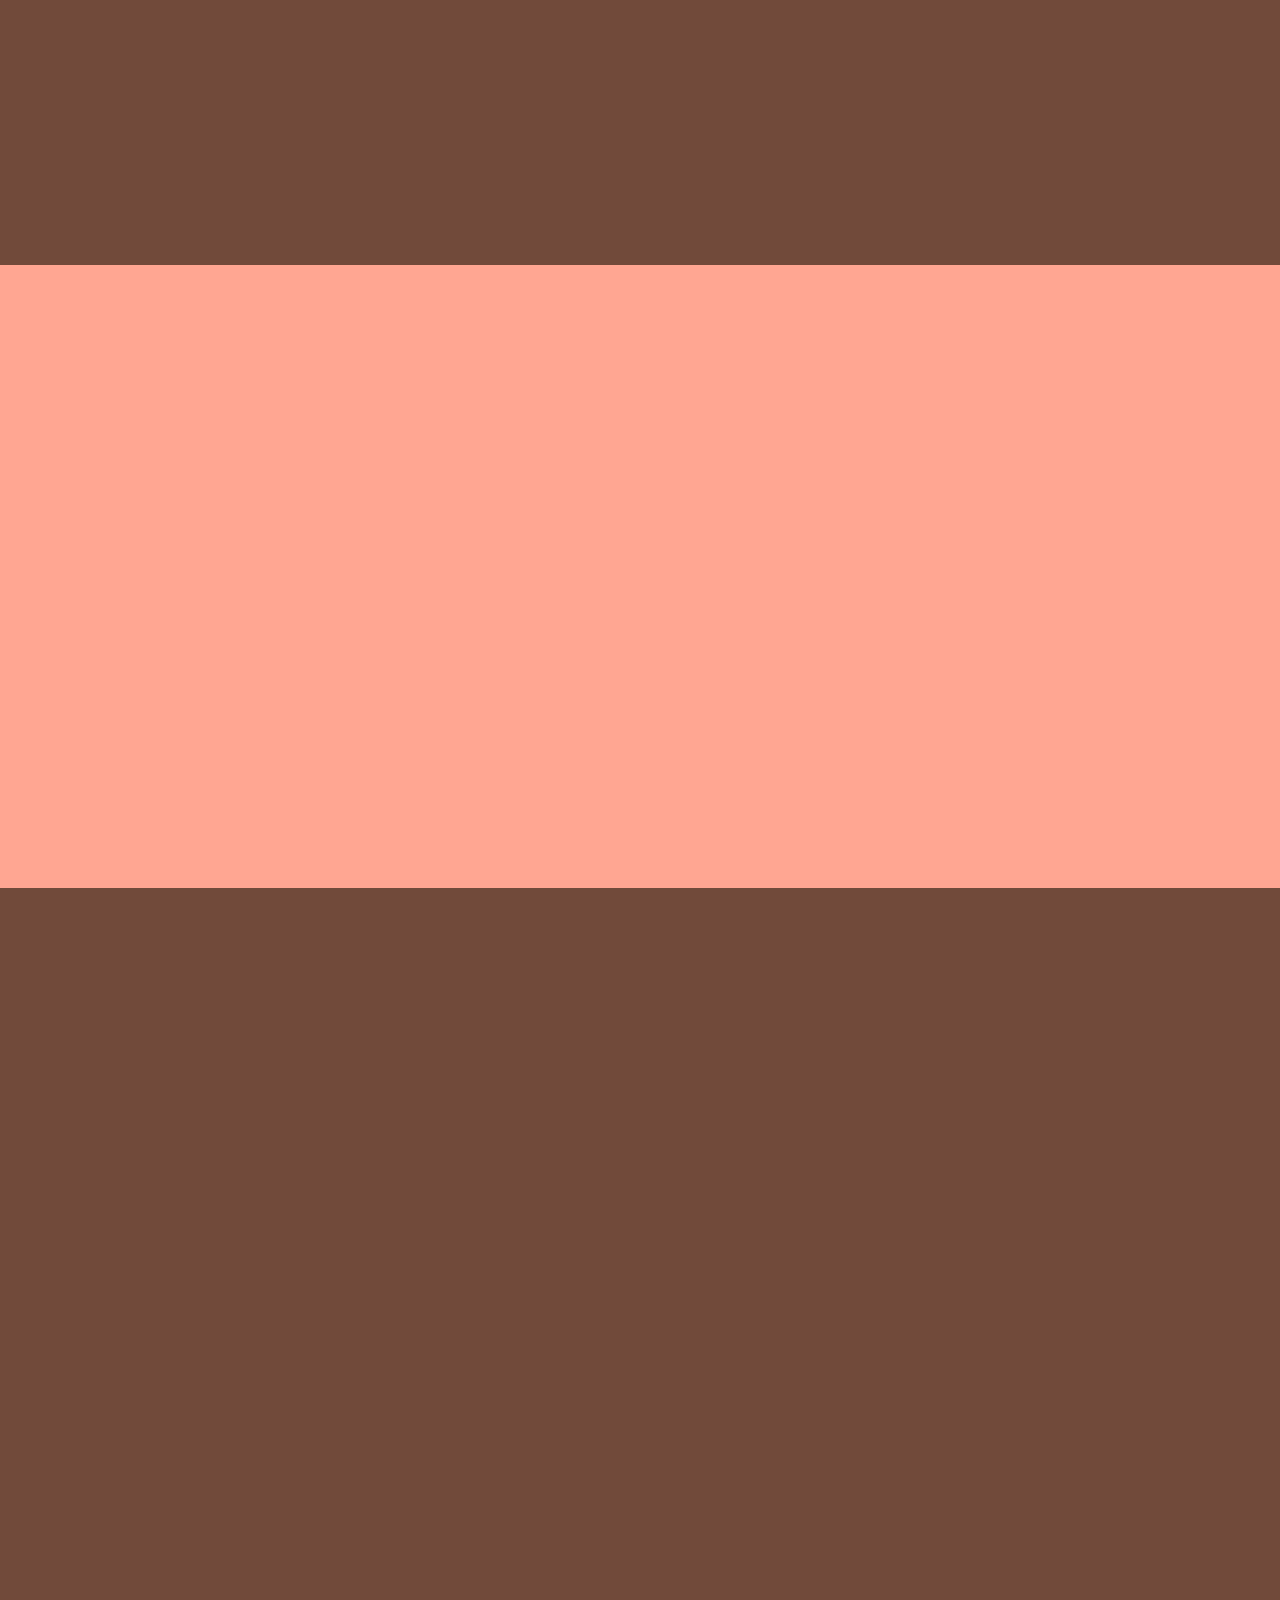
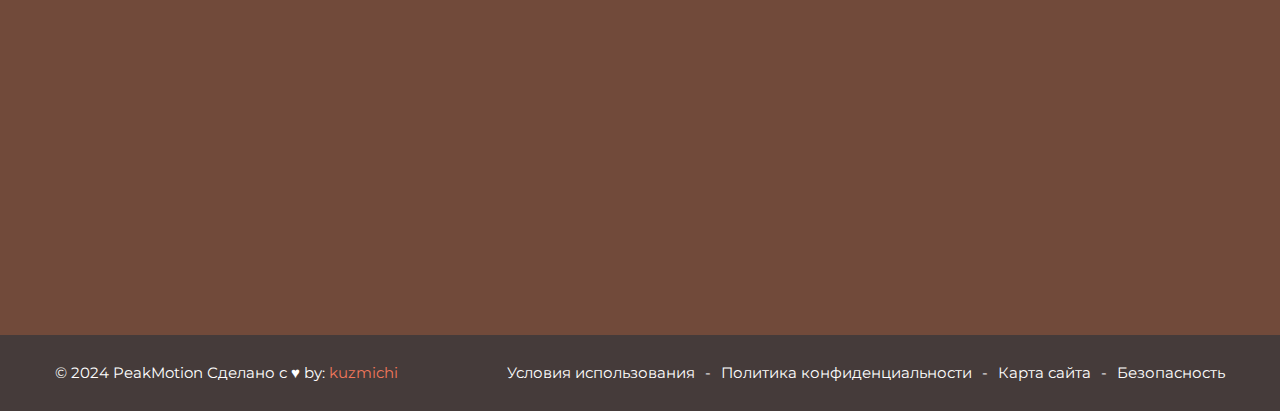
==== commit 657bdd64: "Маленькие изменения на главной странице" ====
--- a/index.html
+++ b/index.html
@@ -753,7 +753,7 @@
         <p class="copyright">
           &copy; 2024 PeakMotion Сделано с ♥
           by:
-          <a href="#" class="copyright-link">kuzmichi</a>
+          <a href="https://github.com/kuzmichi" target="_blank" class="copyright-link">kuzmichi</a>
         </p>
 
         <ul class="footer-bottom-list">
--- a/assets/css/style.css
+++ b/assets/css/style.css
@@ -539,6 +539,15 @@
   color: var(--beige);
 }
 
+.card-title {
+  text-align: center;
+  font-size: 24px;
+  color: var(--beige);
+  text-decoration: none;
+  margin-top: 10px;
+  margin-bottom: 10px;
+}
+
 .service-card .card-title {
   transition: var(--transition-1);
 }
@@ -647,14 +656,16 @@
 }
 
 .section-subtitle {
-  font-size: 18px;
-  color: #333;
+  font-size: 30px;
+  color: var(--white);
+  font-weight: 600;
 }
 
 .section-title {
   font-size: 36px;
-  color: #000;
+  color: var(--white);
   margin-top: 10px;
+  font-weight: 400;
 }
 
 .grid-list {
@@ -693,19 +704,32 @@
 
 .card-link {
   text-decoration: none;
+  color: var(--white);
+}
+
+.card-link:hover {
   color: #555;
 }
 
-.card-title {
+.card-link span {
+  color: var(--white)
+}
+
+.card-content p {
+  color: var(--white)
+}
+
+.course .card-title {
+  text-align: center;
   font-size: 24px;
-  color: #333;
+  color: var(--white);
   text-decoration: none;
   margin-top: 10px;
   margin-bottom: 10px;
 }
 
 .card-title:hover {
-  color: #007bff;
+  color: var(--peach);
 }
 
 
@@ -726,9 +750,7 @@
 
 .blog {
   background-color: #FFA692;
-
-}
-
+}
 
 .blog-card {
   background-color: #CC7F6D;
@@ -784,6 +806,10 @@
   margin-block-end: 10px;
 }
 
+.blog .card-link {
+  color: #000
+}
+
 .blog-card:is(:hover, :focus-within) .card-link {
   color: var(--orange-web);
 }
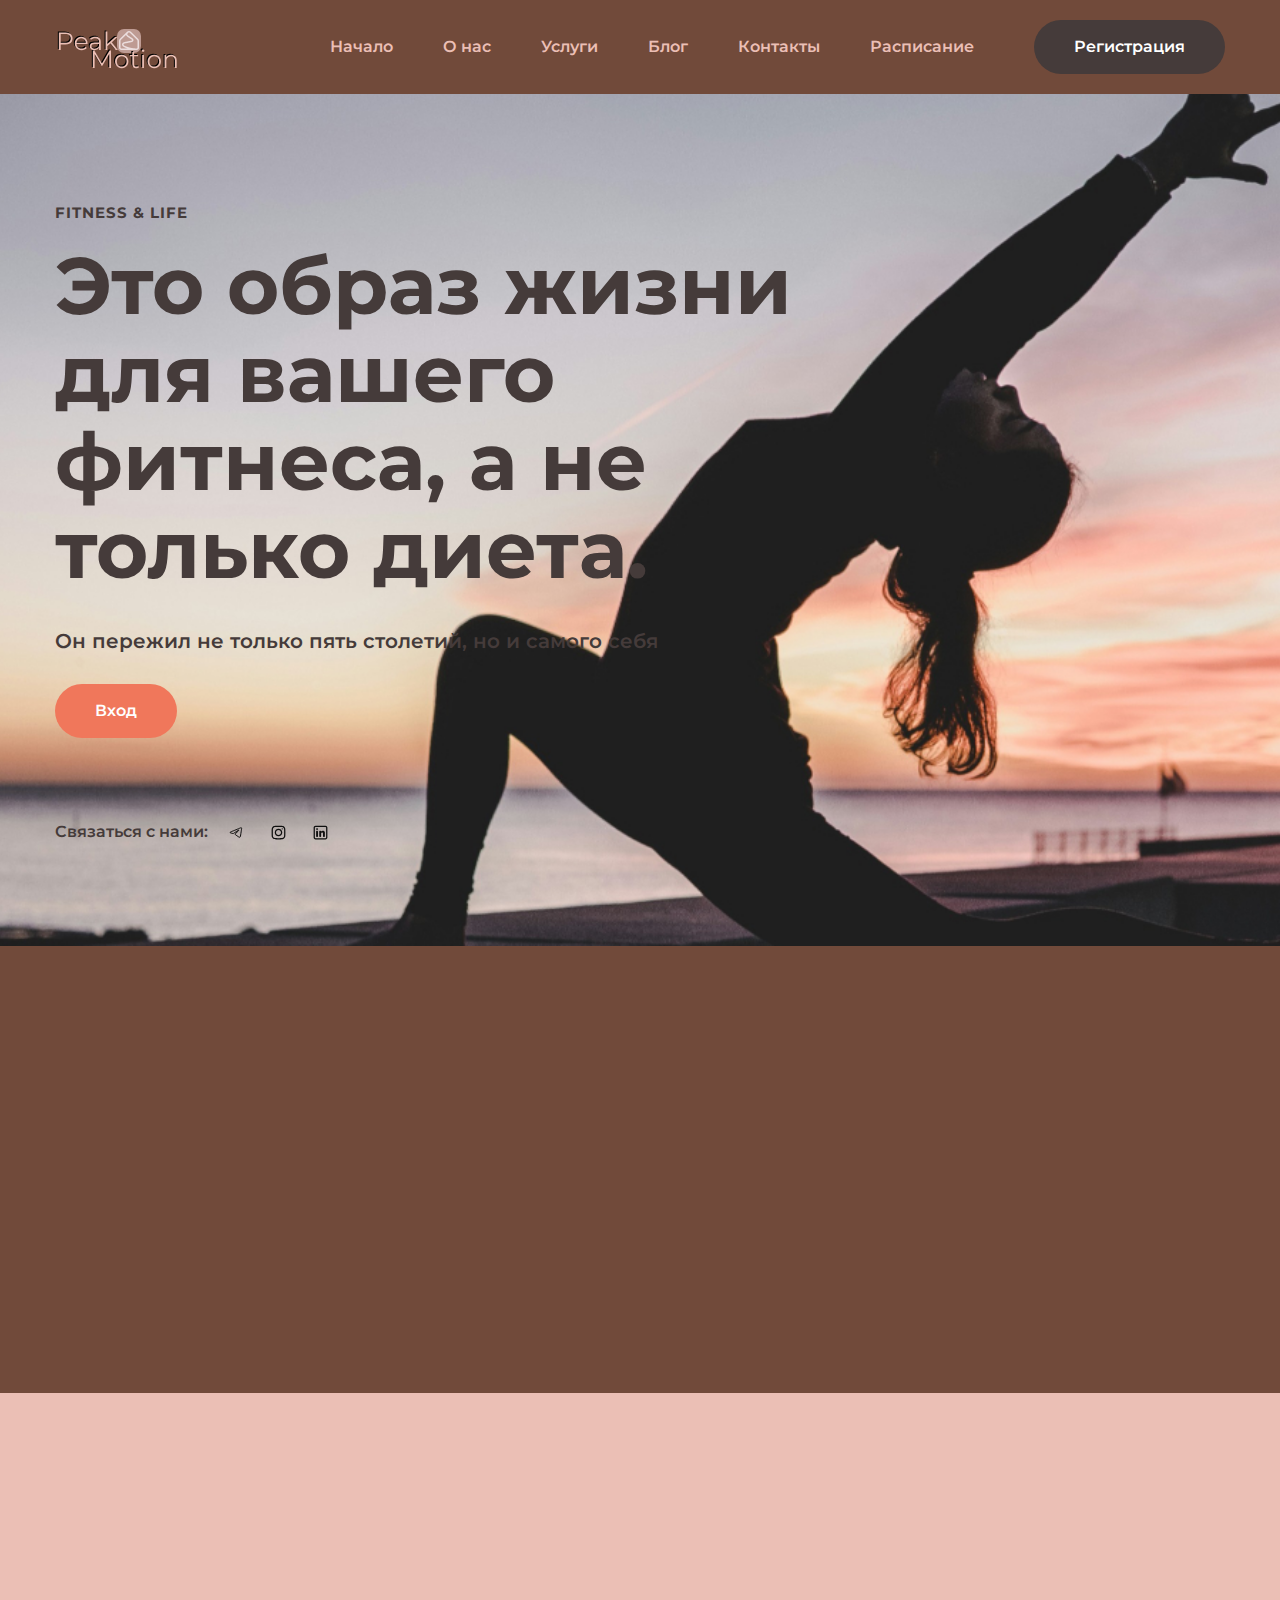
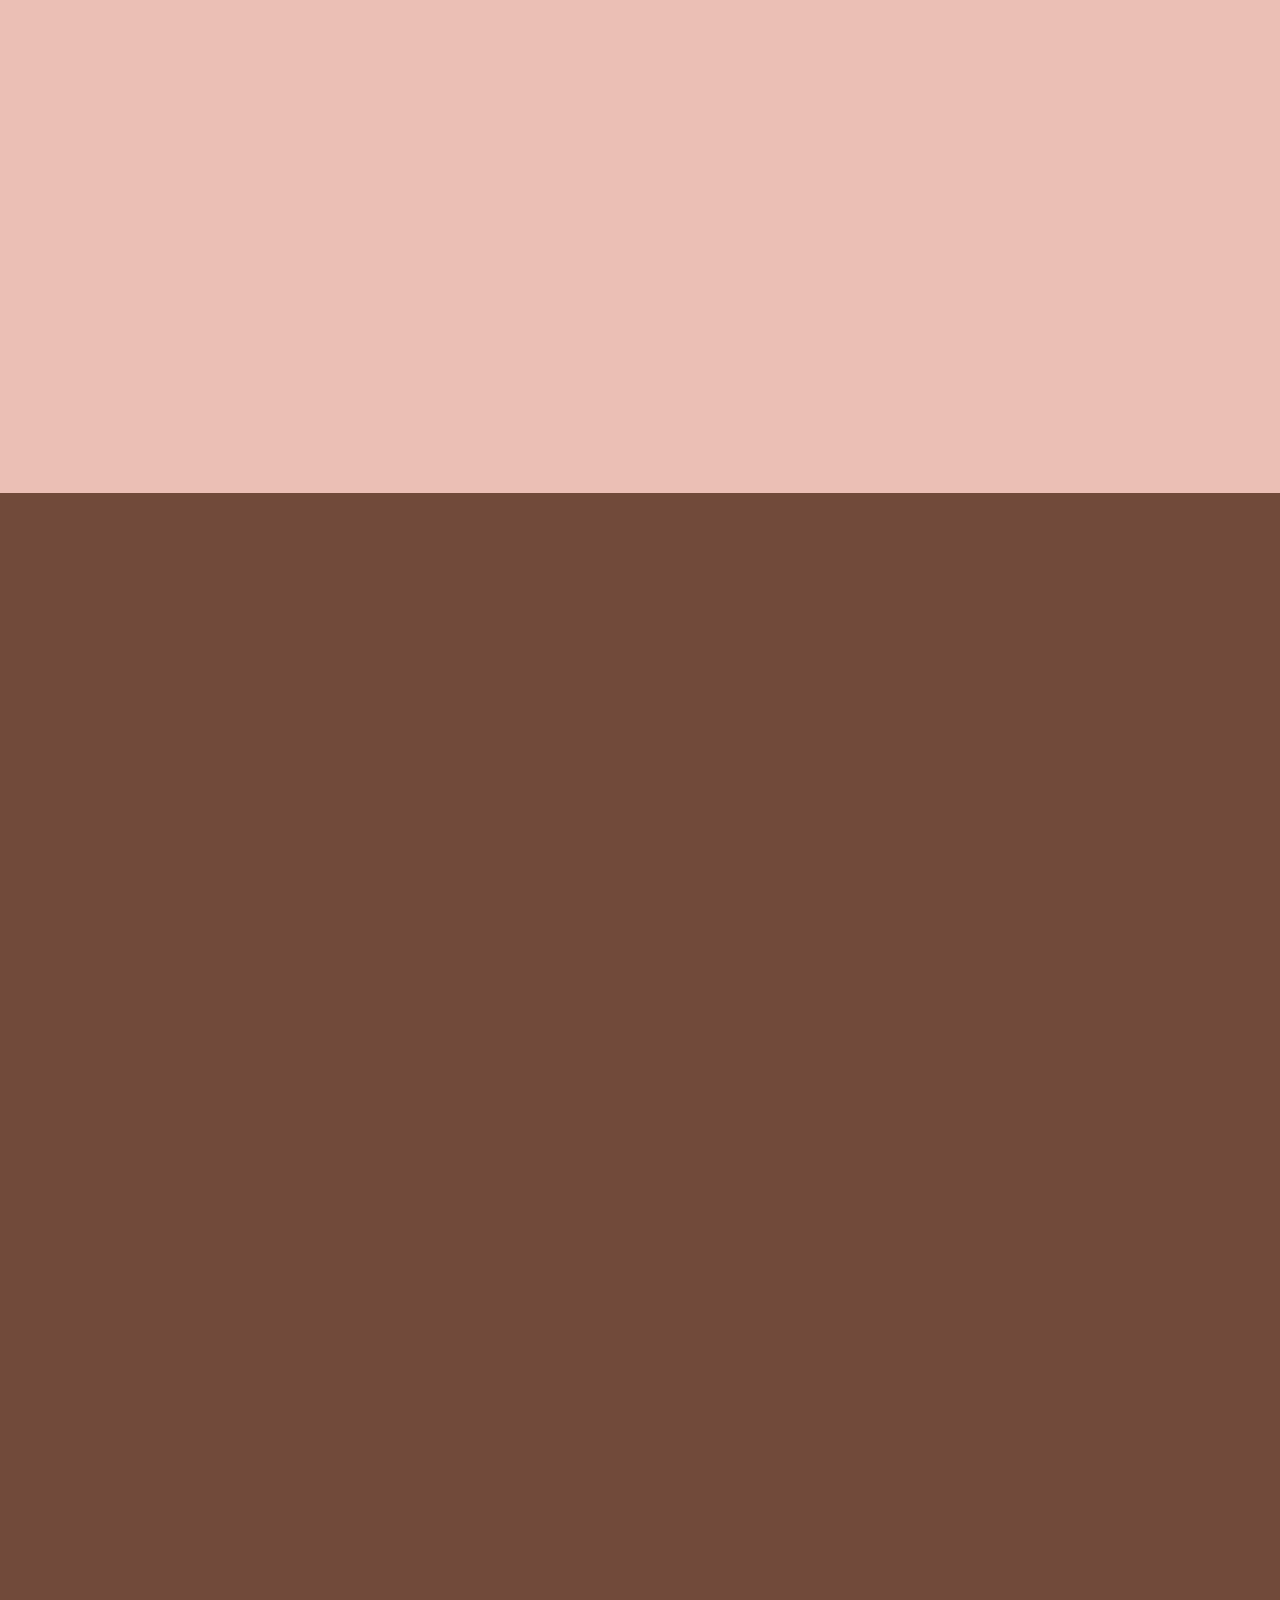
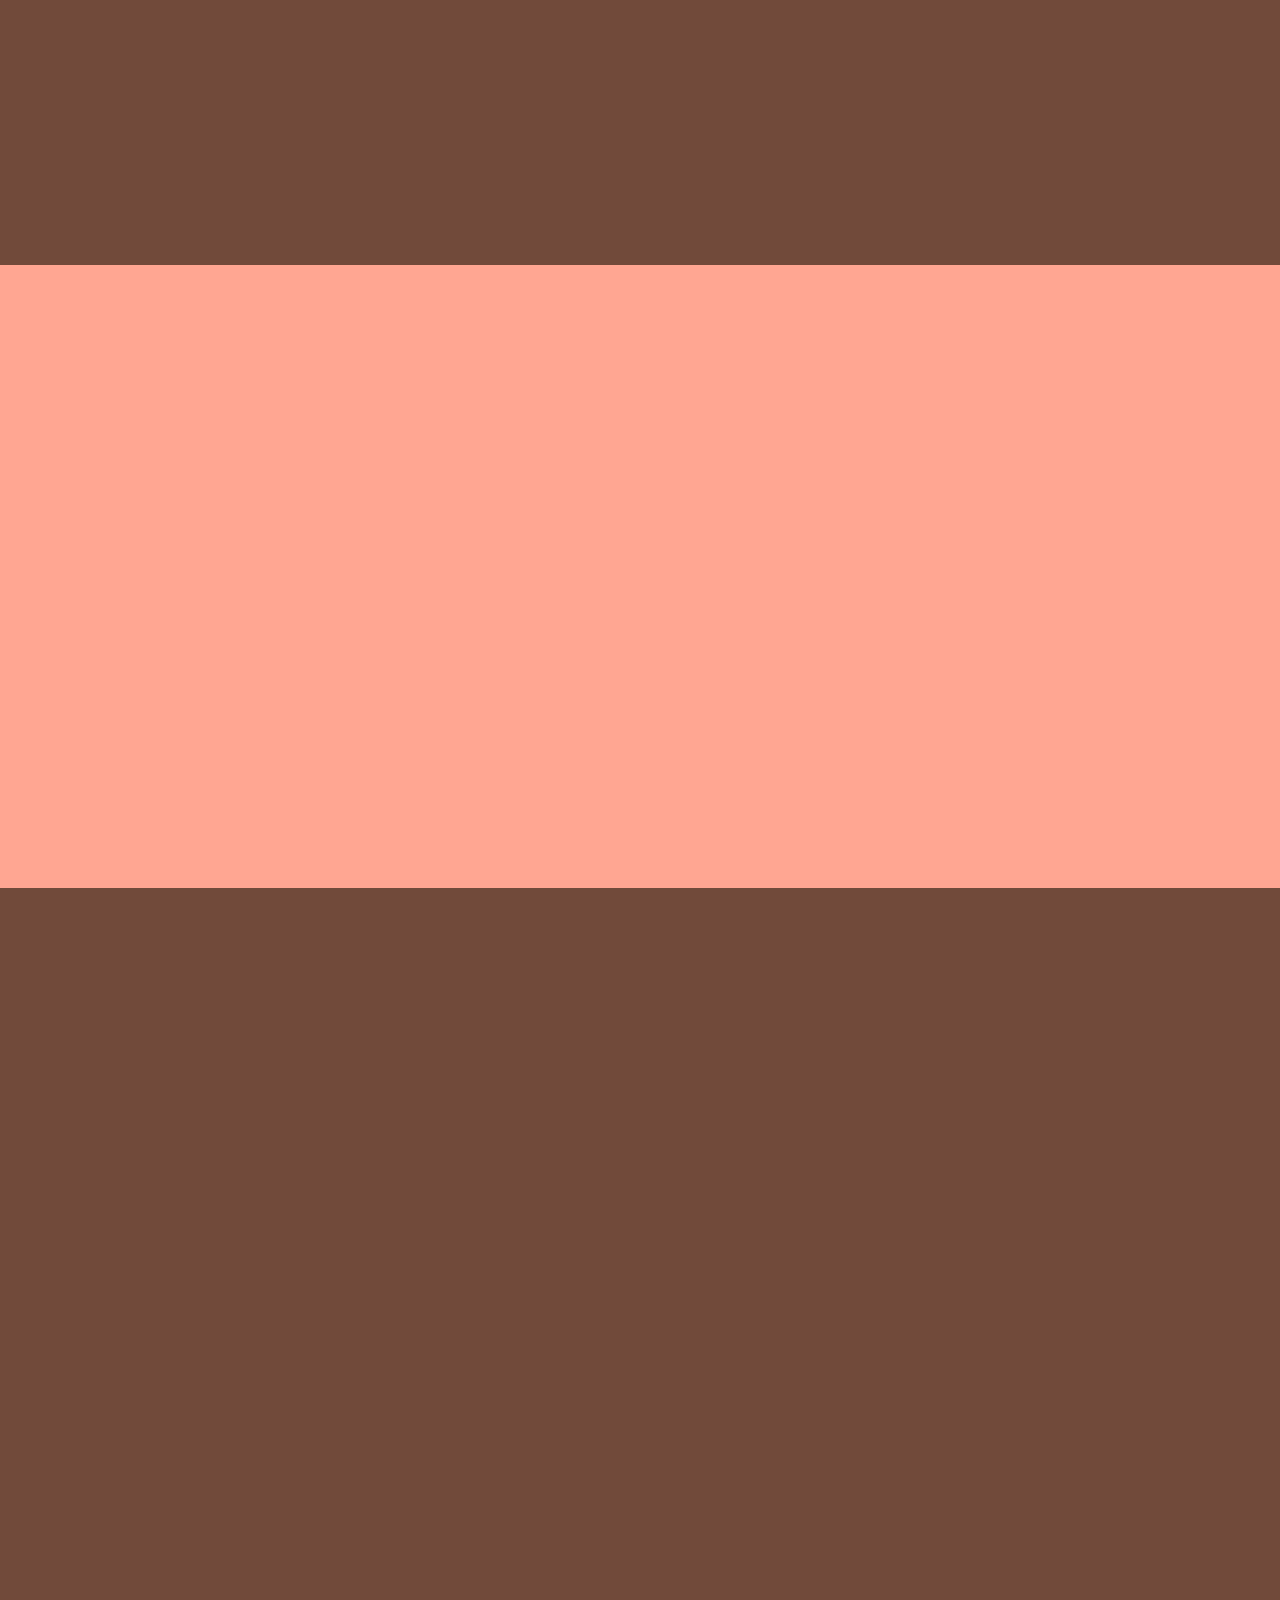
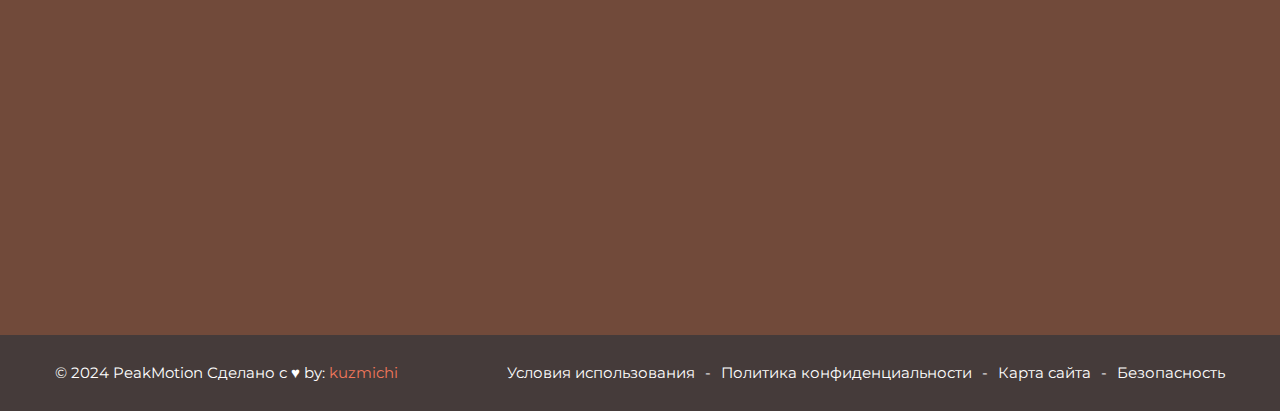
==== commit 9555302d: "Доделал страницу с расписанием/добавил соотвествующую кнопку на index.html" ====
--- a/index.html
+++ b/index.html
@@ -67,11 +67,15 @@
             <a href="#" class="navbar-link" data-nav-link>Контакты</a>
           </li>
 
+          <li class="navbar-item">
+            <a href="./assets/xml/timetable.html" target="_blank" class="navbar-link" data-nav-link>Расписание</a>
+          </li>
+
         </ul>
 
       </nav>
 
-      <a href="#" class="btn btn-primary">Регистрация</a>
+      <a href="./registration.html" class="btn btn-primary">Регистрация</a>
 
       <button class="nav-toggle-btn" aria-label="open manu" data-nav-toggler>
         <img src="./assets/images/menu-svgrepo-com.svg" width="40px">
@@ -106,7 +110,7 @@
             Он пережил не только пять столетий, но и самого себя
           </p>
 
-          <a href="./registration.html" class="btn btn-secondary">Вход</a>
+          <a href="./autorization.html" class="btn btn-secondary">Вход</a>
 
           <div class="social-wrapper">
 
--- a/assets/css/style.css
+++ b/assets/css/style.css
@@ -601,6 +601,11 @@
   text-align: left;
 }
 
+.about-content p {
+  color: #000
+}
+
+
 .about-content {
   position: relative;
   background-color: var(--white);
@@ -617,6 +622,7 @@
 
 .about .section-title {
   margin-block-end: 20px;
+  color: #000
 }
 
 @media screen and (max-width: 767px) {
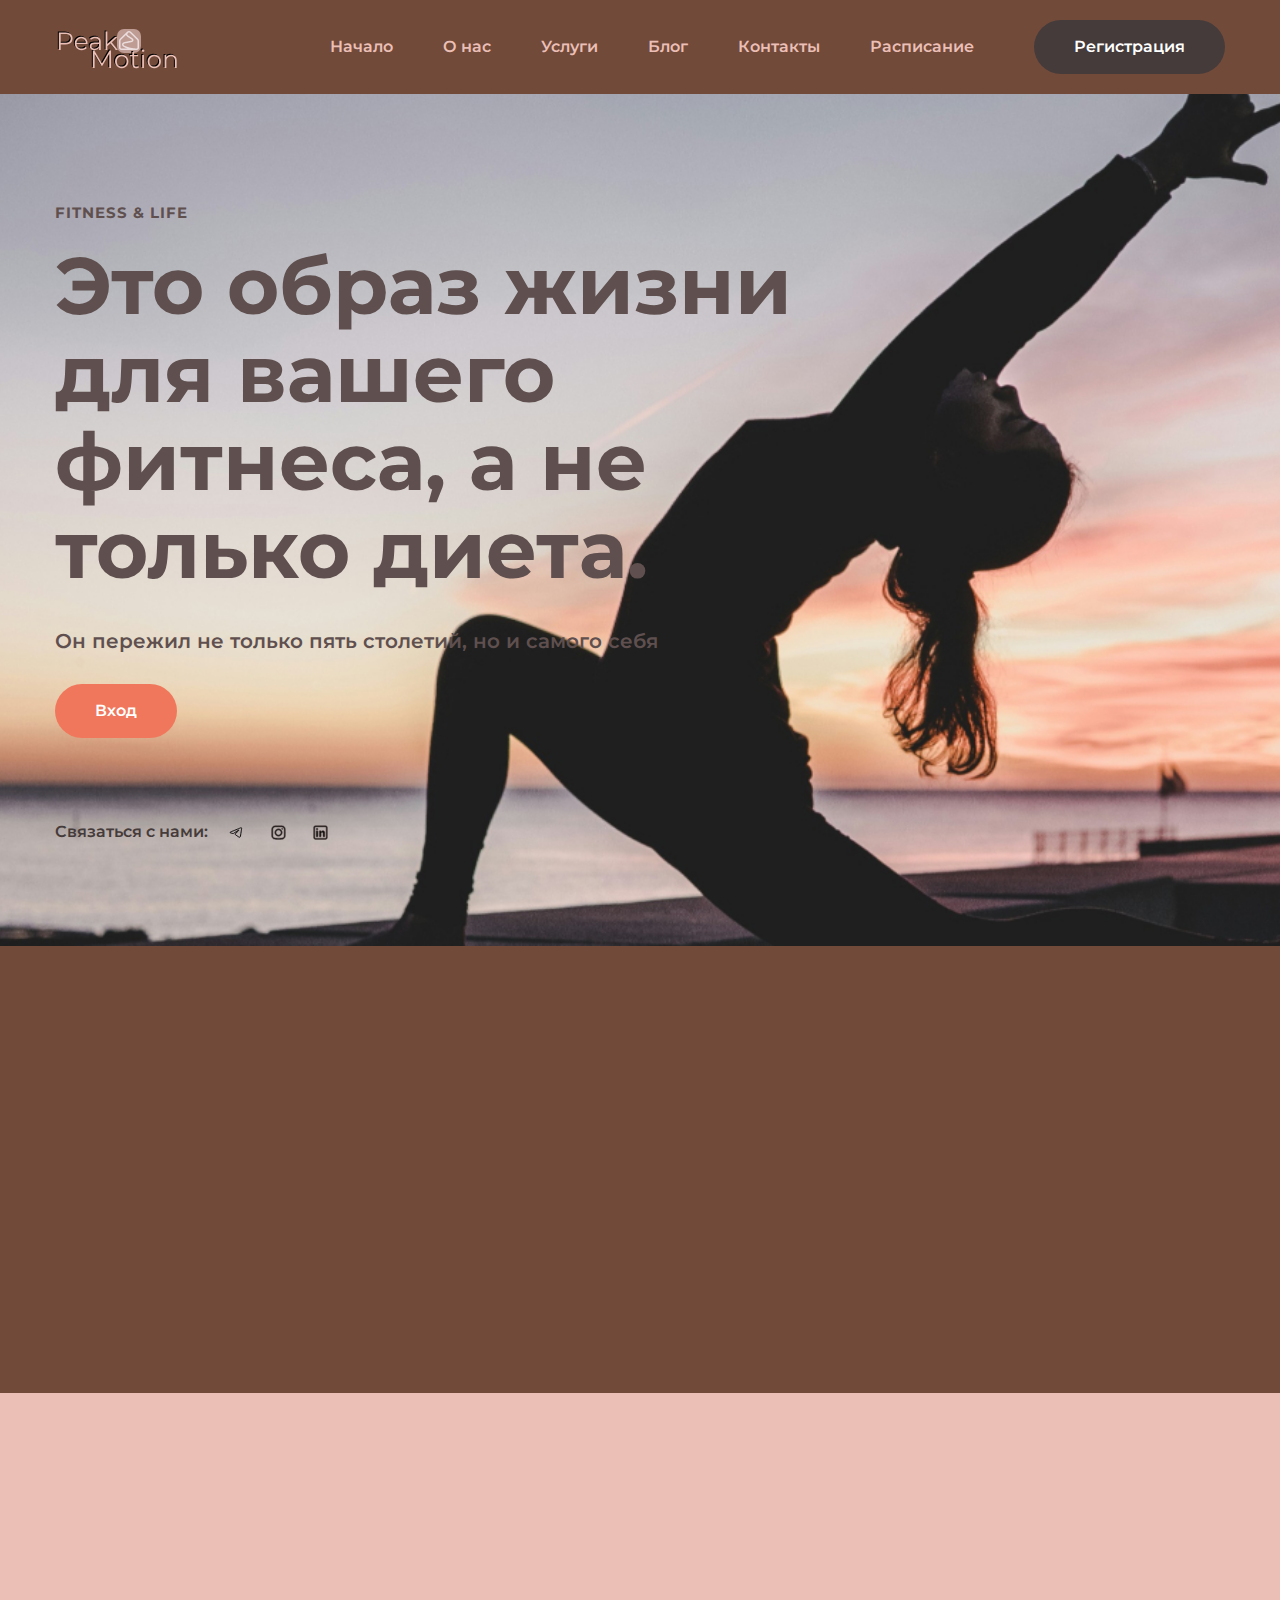
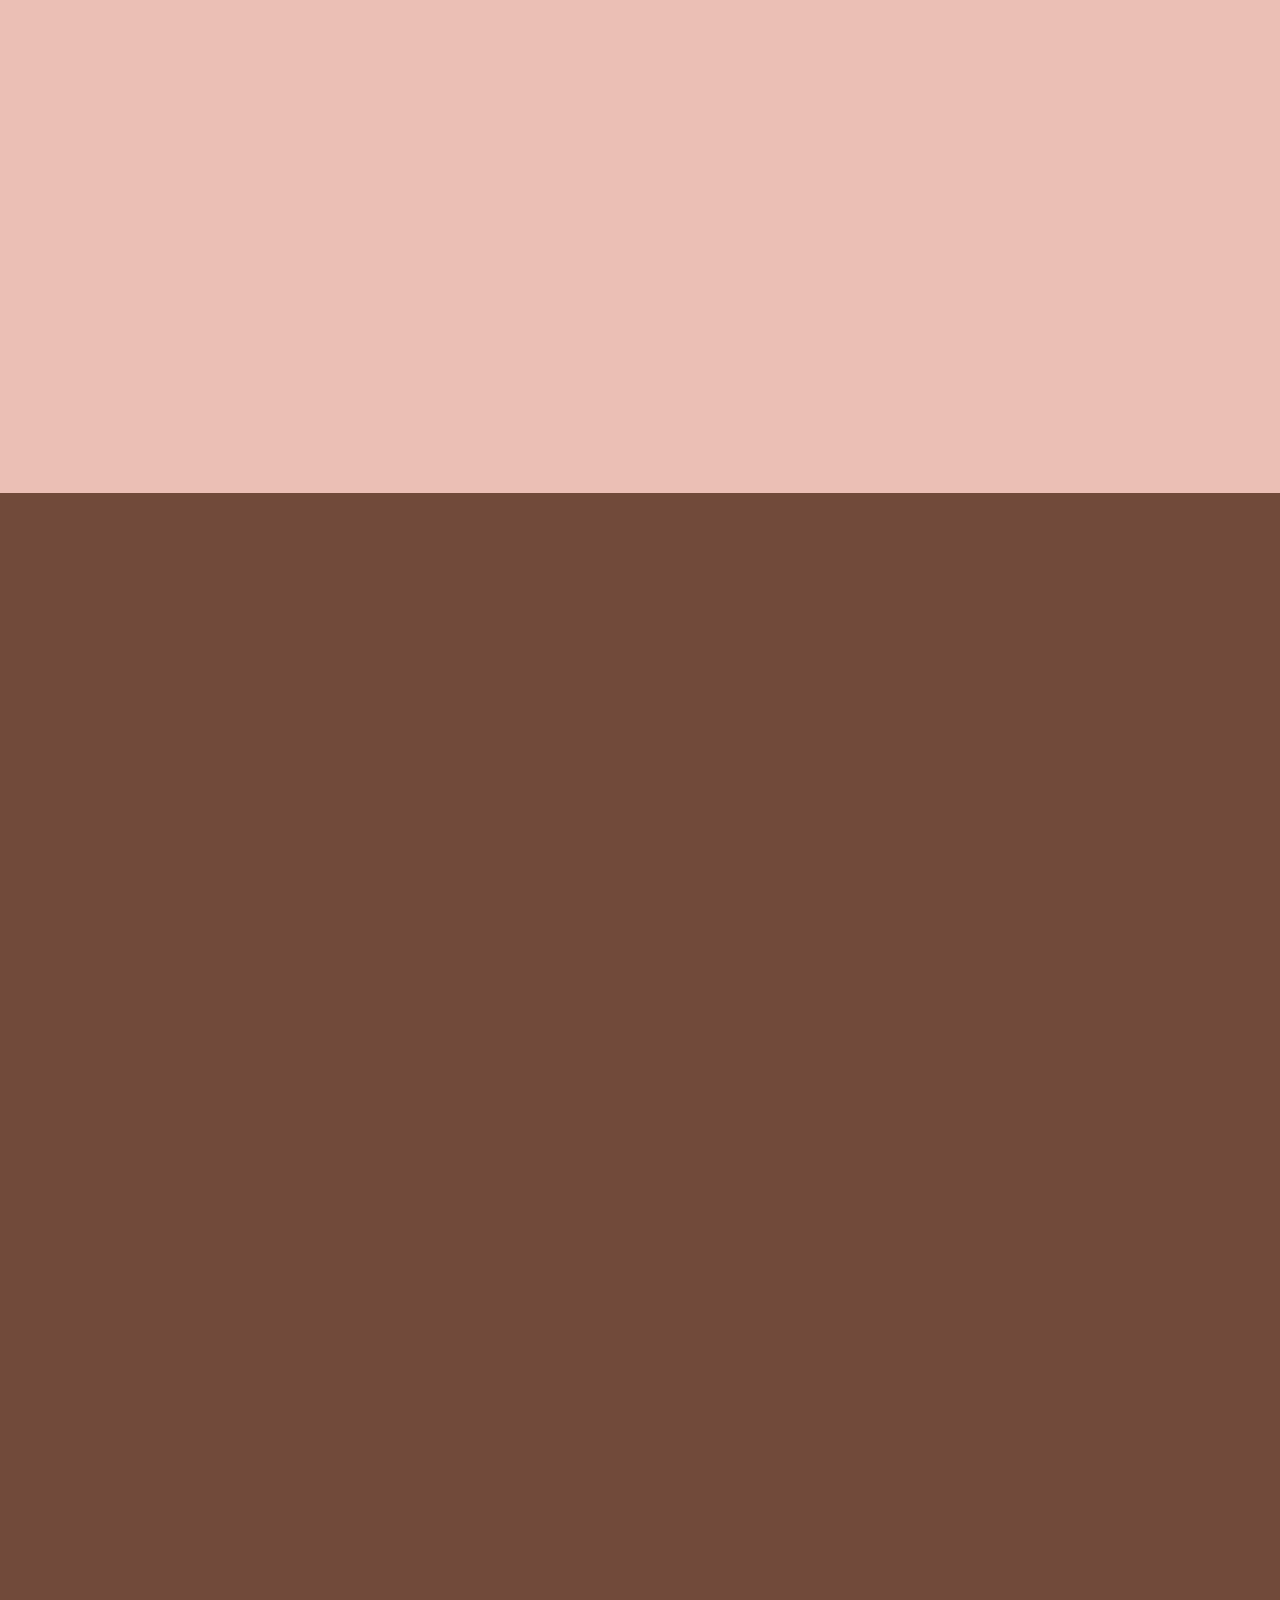
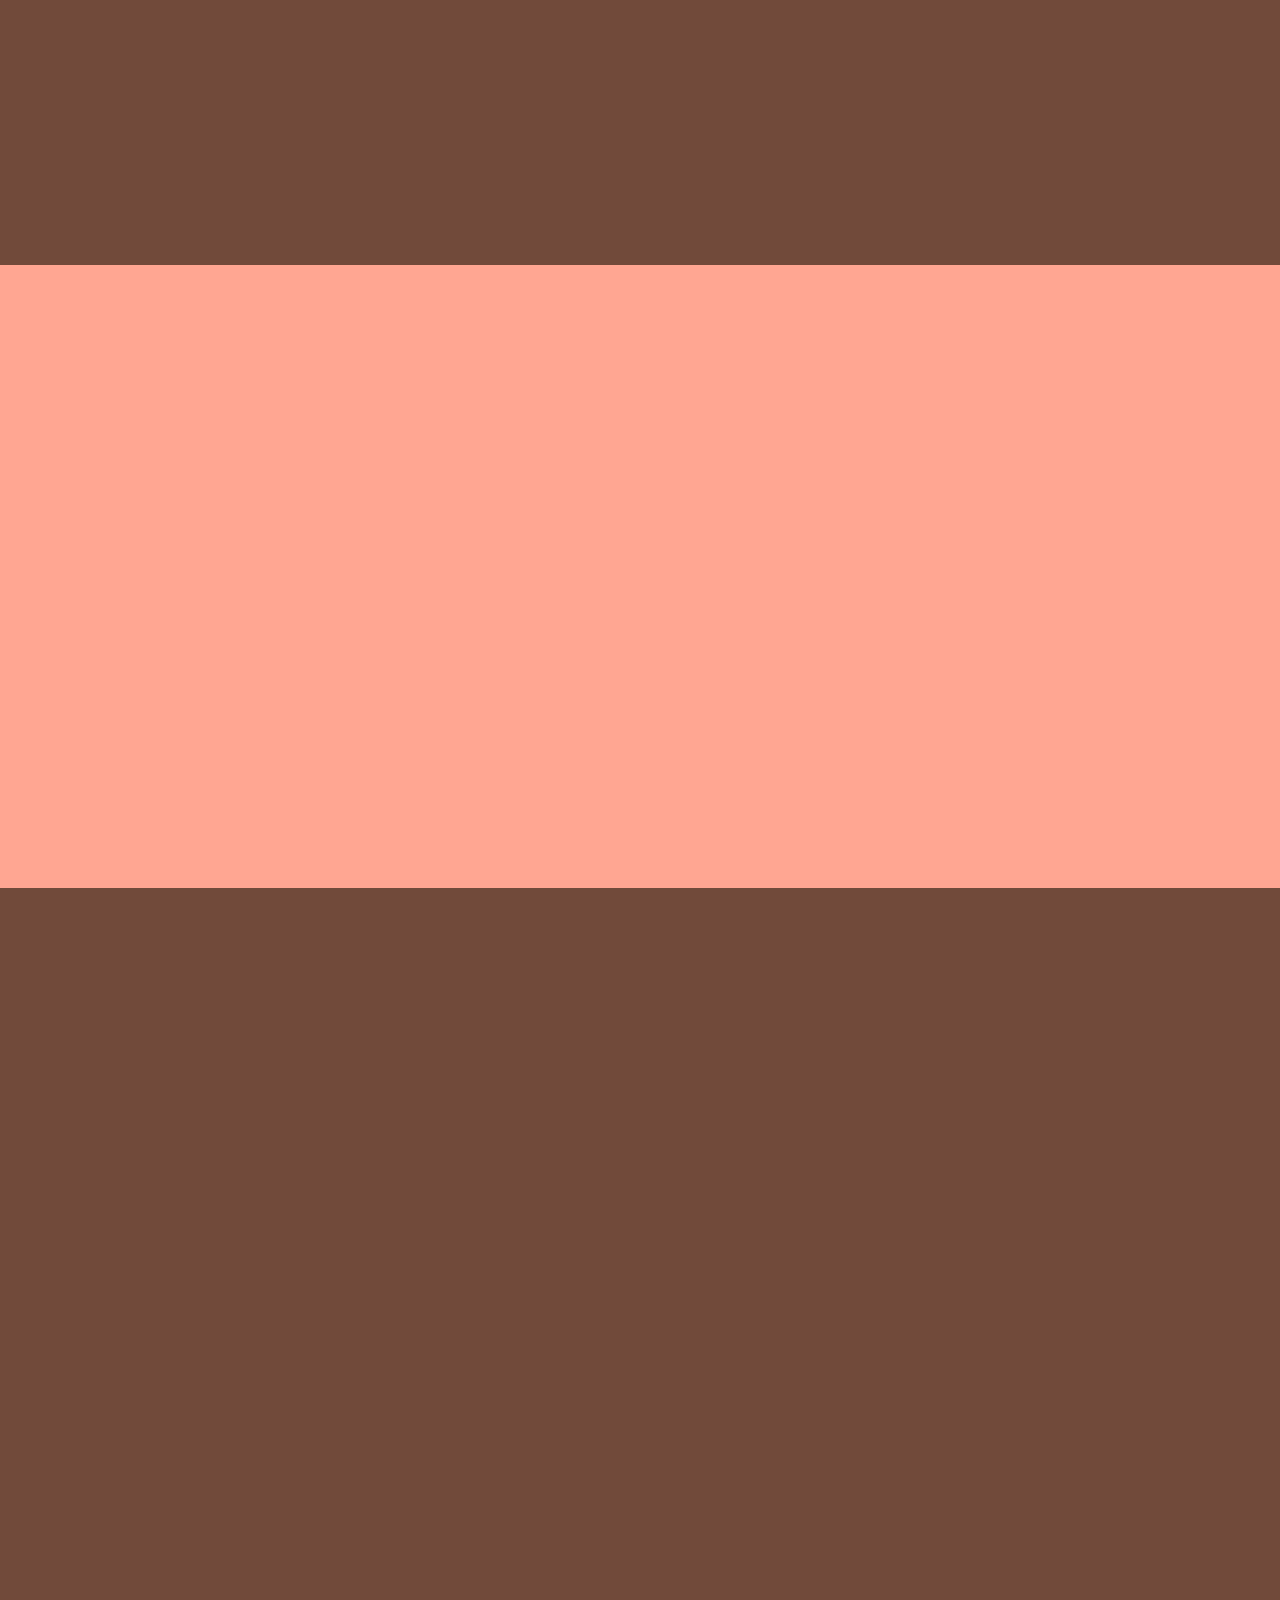
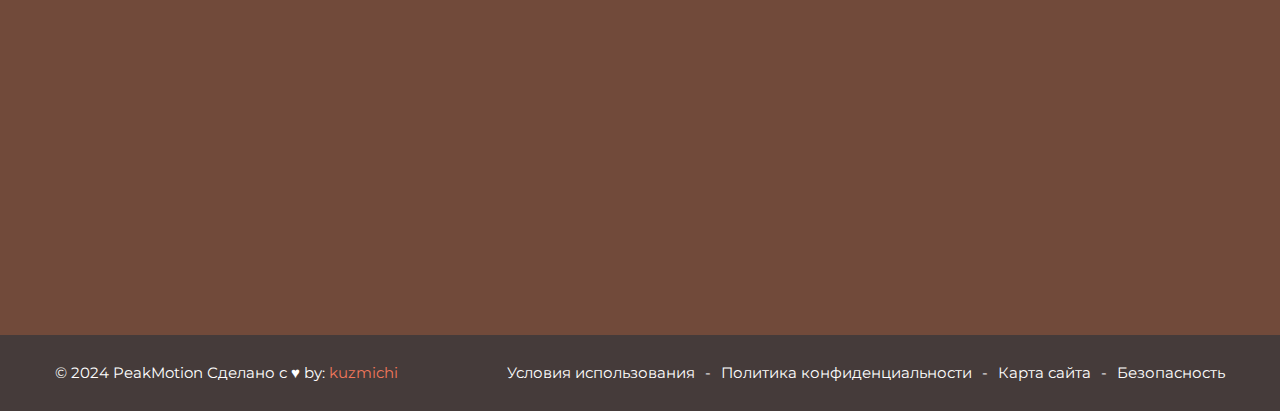
==== commit 112706f4: "мин. правки" ====
--- a/index.html
+++ b/index.html
@@ -6,7 +6,7 @@
   <meta http-equiv="X-UA-Compatible" content="IE=edge">
   <meta name="viewport" content="width=device-width, initial-scale=1.0">
   <title>PeakMotion - Fitness & Life</title>
-  <link rel="shortcut icon" href="./icon.svg" type="image/svg+xml">
+  <link rel="shortcut icon" href="./favicon.png" type="image/x-icon">
   <link rel="stylesheet" href="./assets/css/style.css">
   <!-- 
     - google font link
@@ -68,7 +68,7 @@
           </li>
 
           <li class="navbar-item">
-            <a href="./assets/xml/timetable.html" target="_blank" class="navbar-link" data-nav-link>Расписание</a>
+            <a href="./assets/xml/timetable.html" class="navbar-link" data-nav-link>Расписание</a>
           </li>
 
         </ul>
--- a/assets/css/style.css
+++ b/assets/css/style.css
@@ -1,15 +1,3 @@
-/*-----------------------------------*\
-  #style.css
-\*-----------------------------------*/
-
-
-@font-face {
-  font-family: FuturaBookC;
-  src: url(assets\Fonts\FuturaBookC.ttf);
-
-}
-
-
 /*-----------------------------------*\
   #CUSTOM PROPERTY
 \*-----------------------------------*/
@@ -20,7 +8,7 @@
    * colors
    */
 
-  --light-gray: #cccccc;
+  --light-gray: #5f504f;
   --white_15: #ffffff26;
   --white: #ffffff;
   --brown: #714A3A;
@@ -451,7 +439,7 @@
 }
 
 .hero-subtitle {
-  color: var(--gray);
+  color: var(--light-gray);
   font-size: var(--fs-5);
   font-weight: var(--fw-700);
   text-transform: uppercase;
@@ -460,11 +448,11 @@
 
 .hero-title {
   margin-block: 16px 30px;
-  color: var(--gray)
+  color: var(--light-gray)
 }
 
 .hero-text {
-  color: var(--gray);
+  color: var(--light-gray);
   font-weight: var(--fw-600);
 }
 
@@ -743,6 +731,10 @@
 @media (max-width: 767px) {
   .grid-list {
     grid-template-columns: repeat(auto-fit, minmax(250px, 1fr));
+  }
+
+  .card-content {
+    margin: 5px 20px 20px 20px;
   }
 }
 
